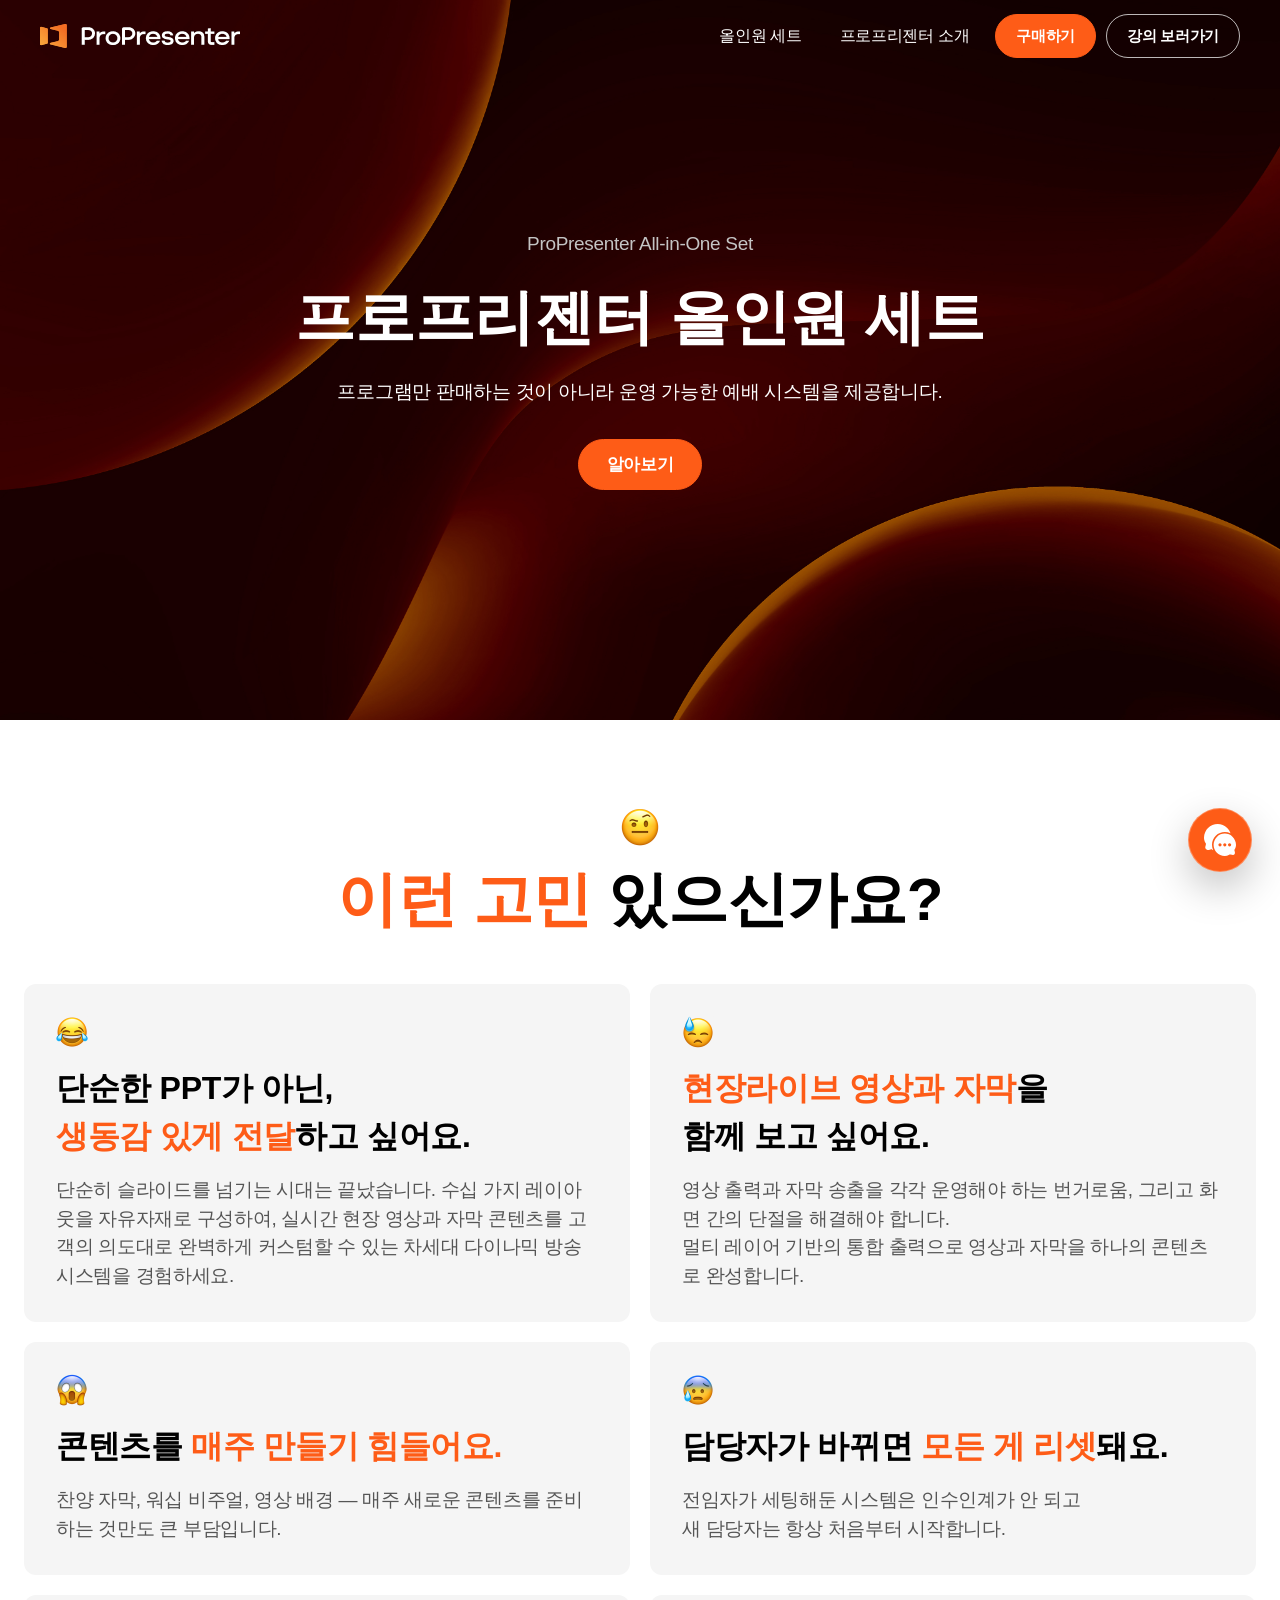
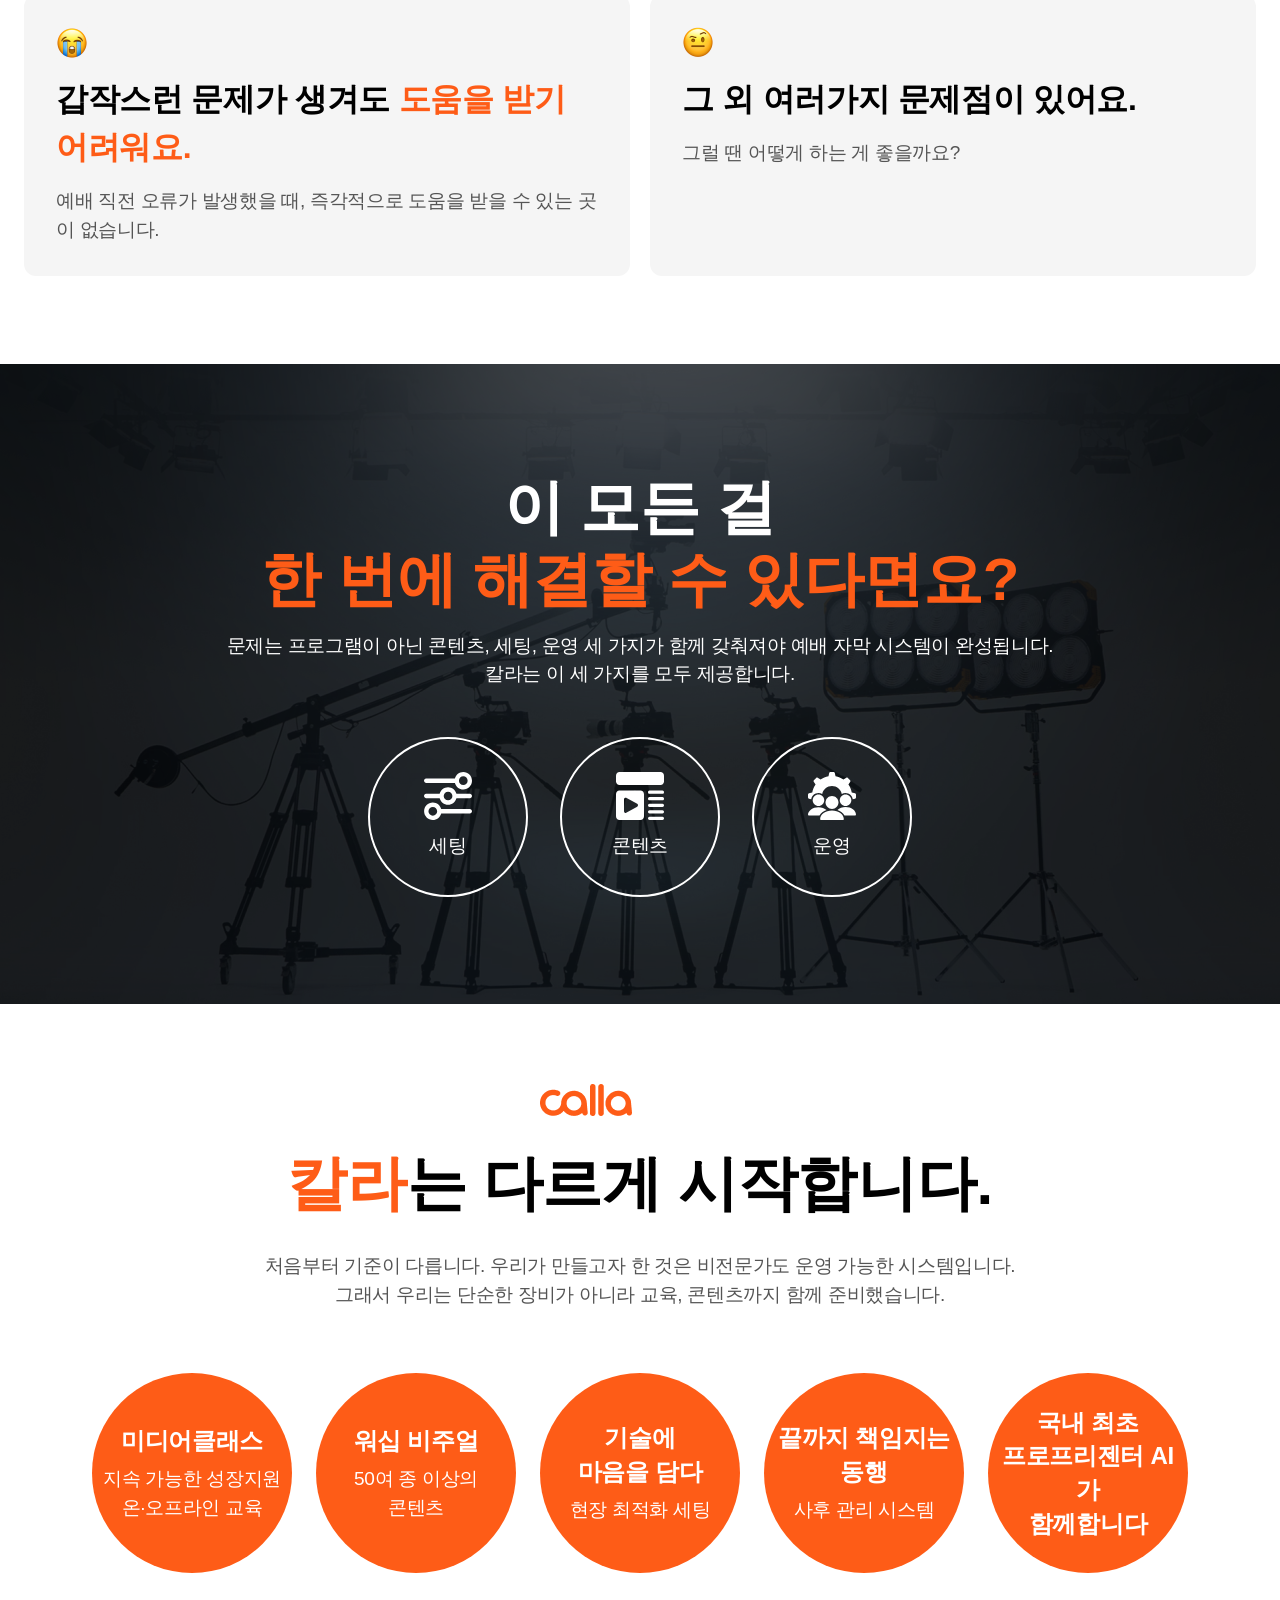
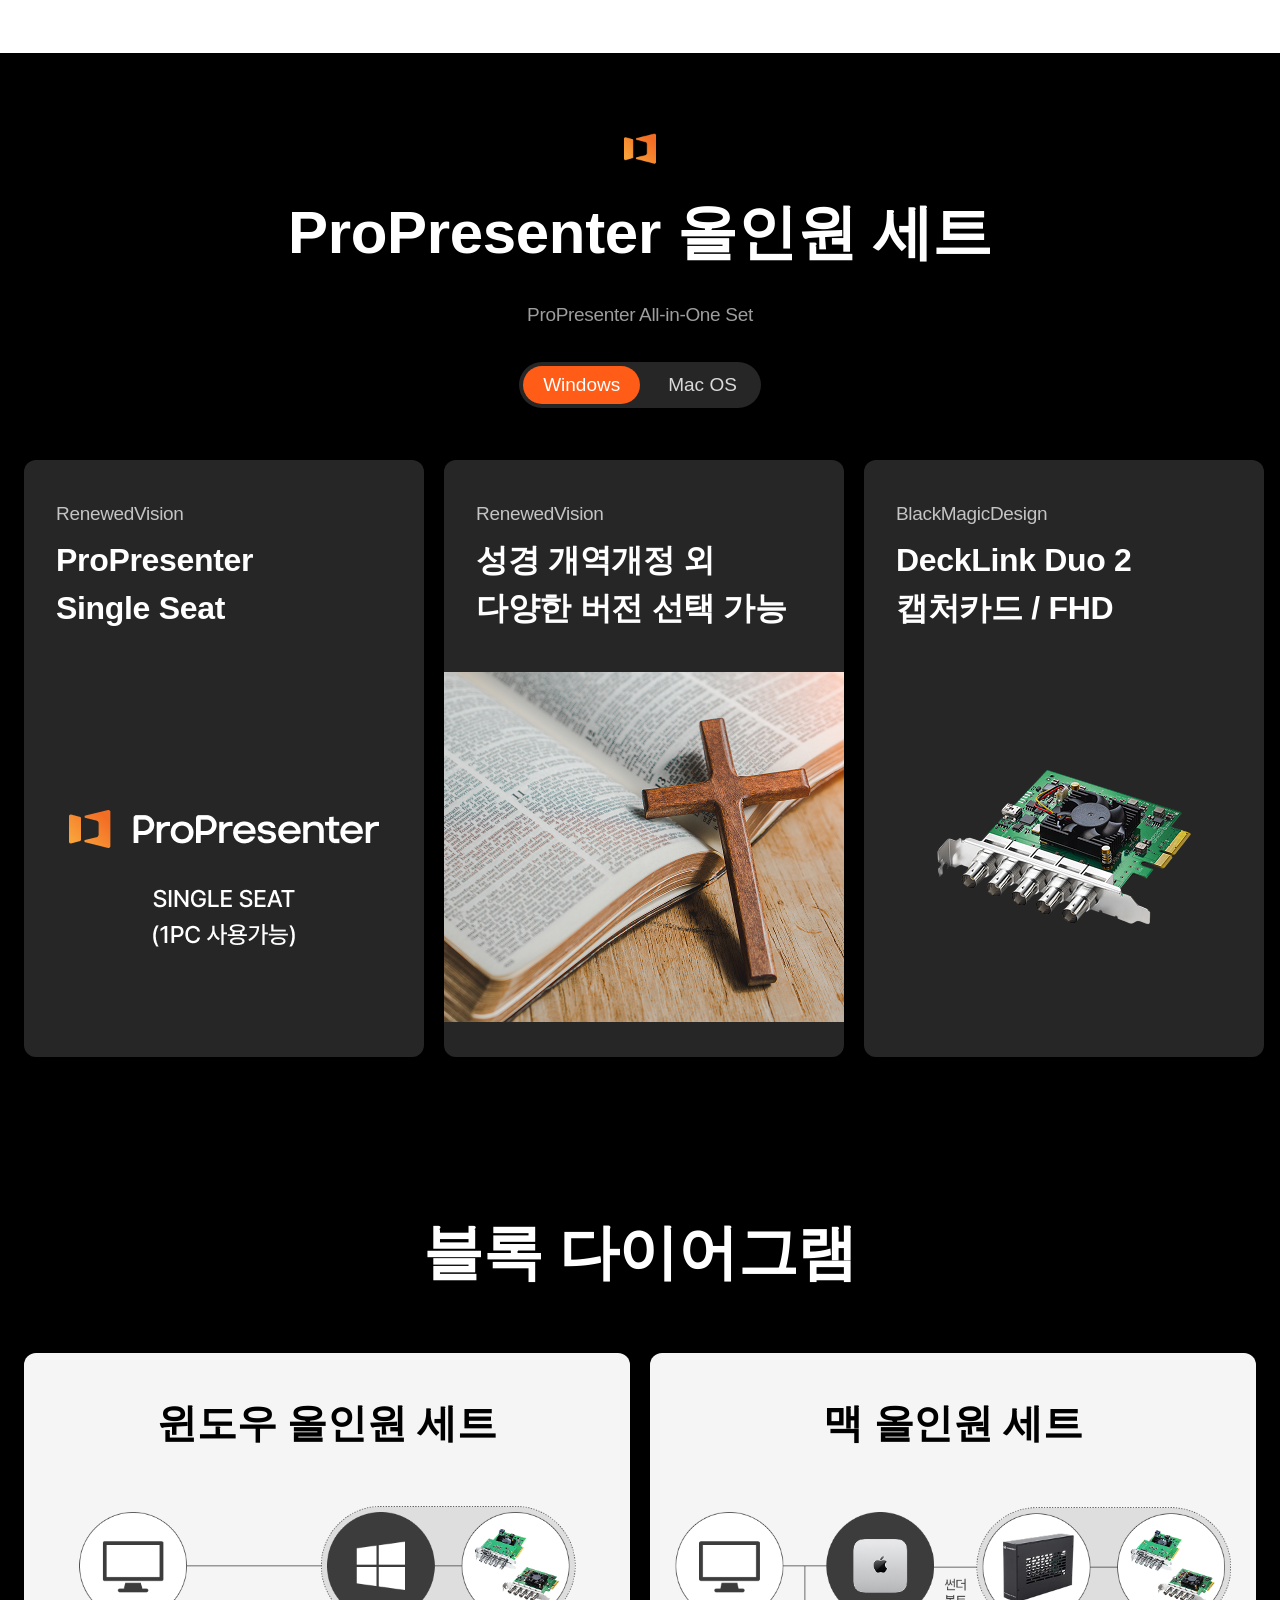
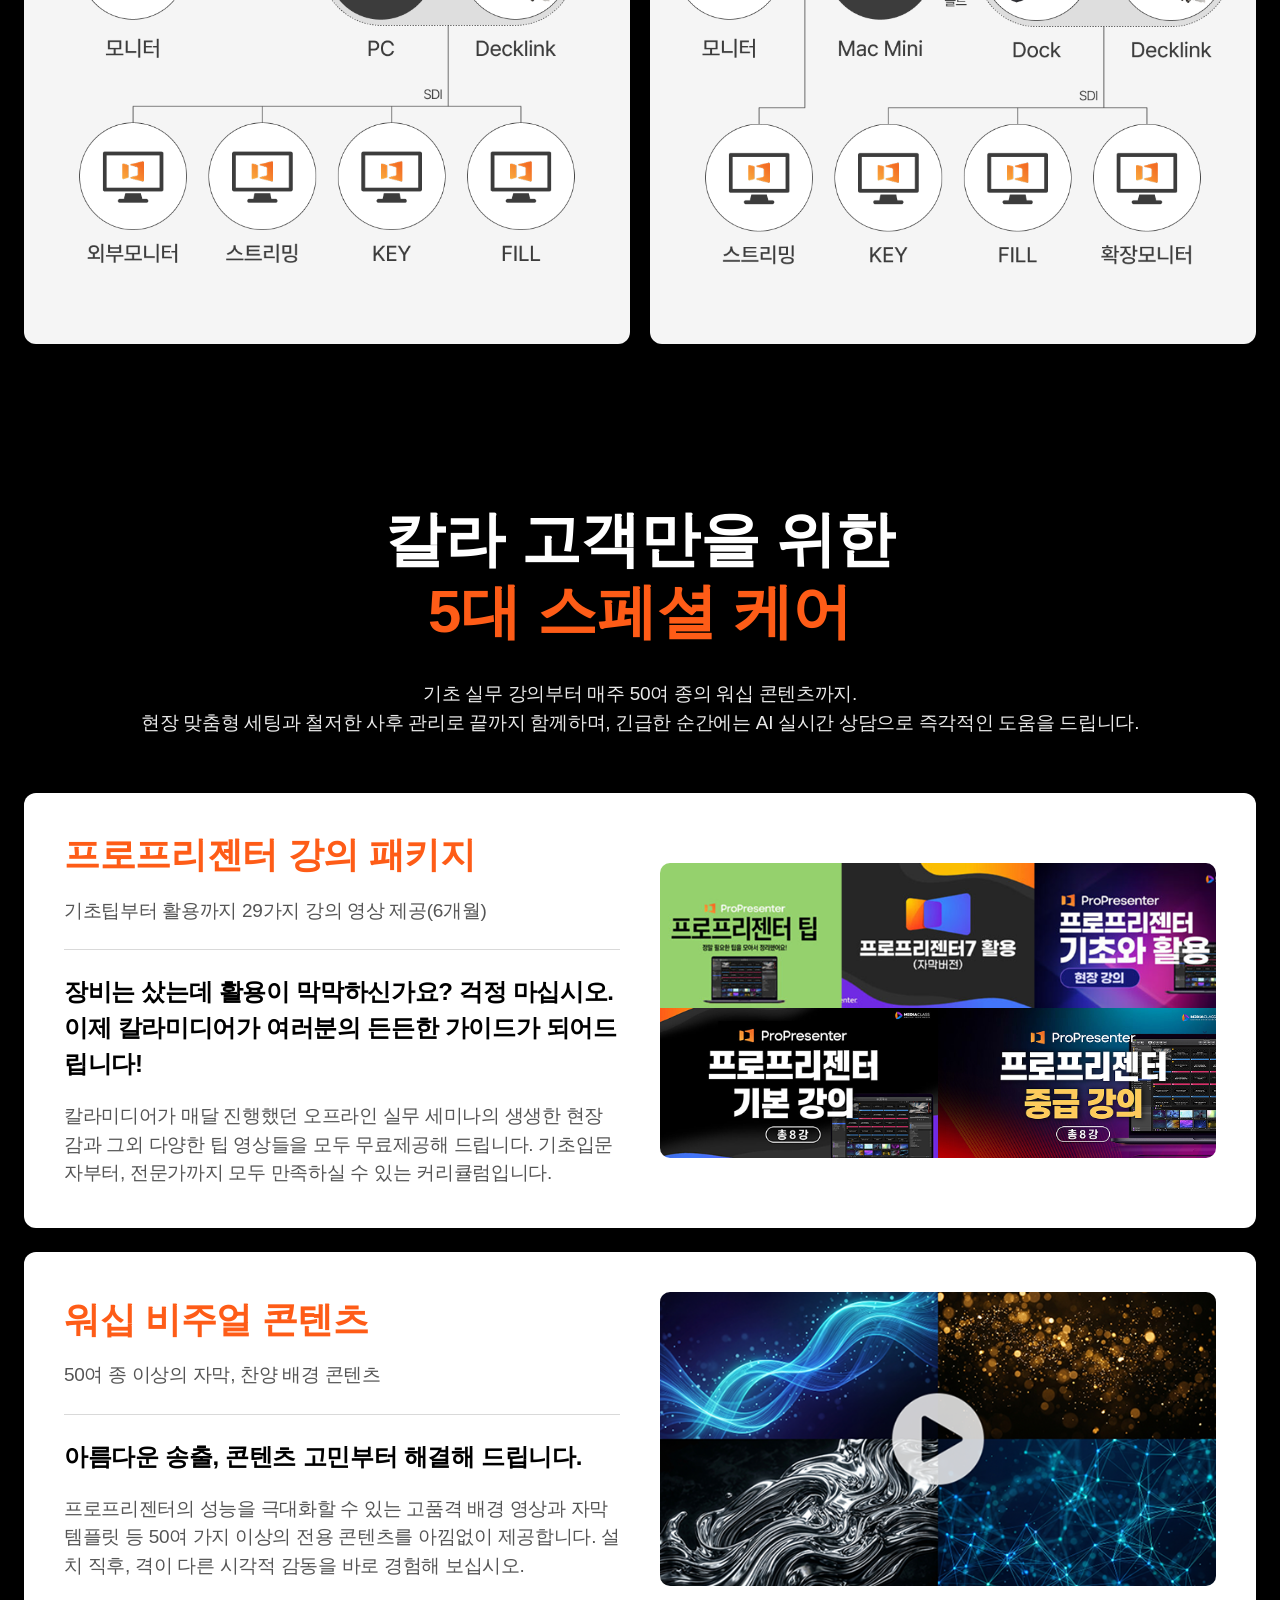
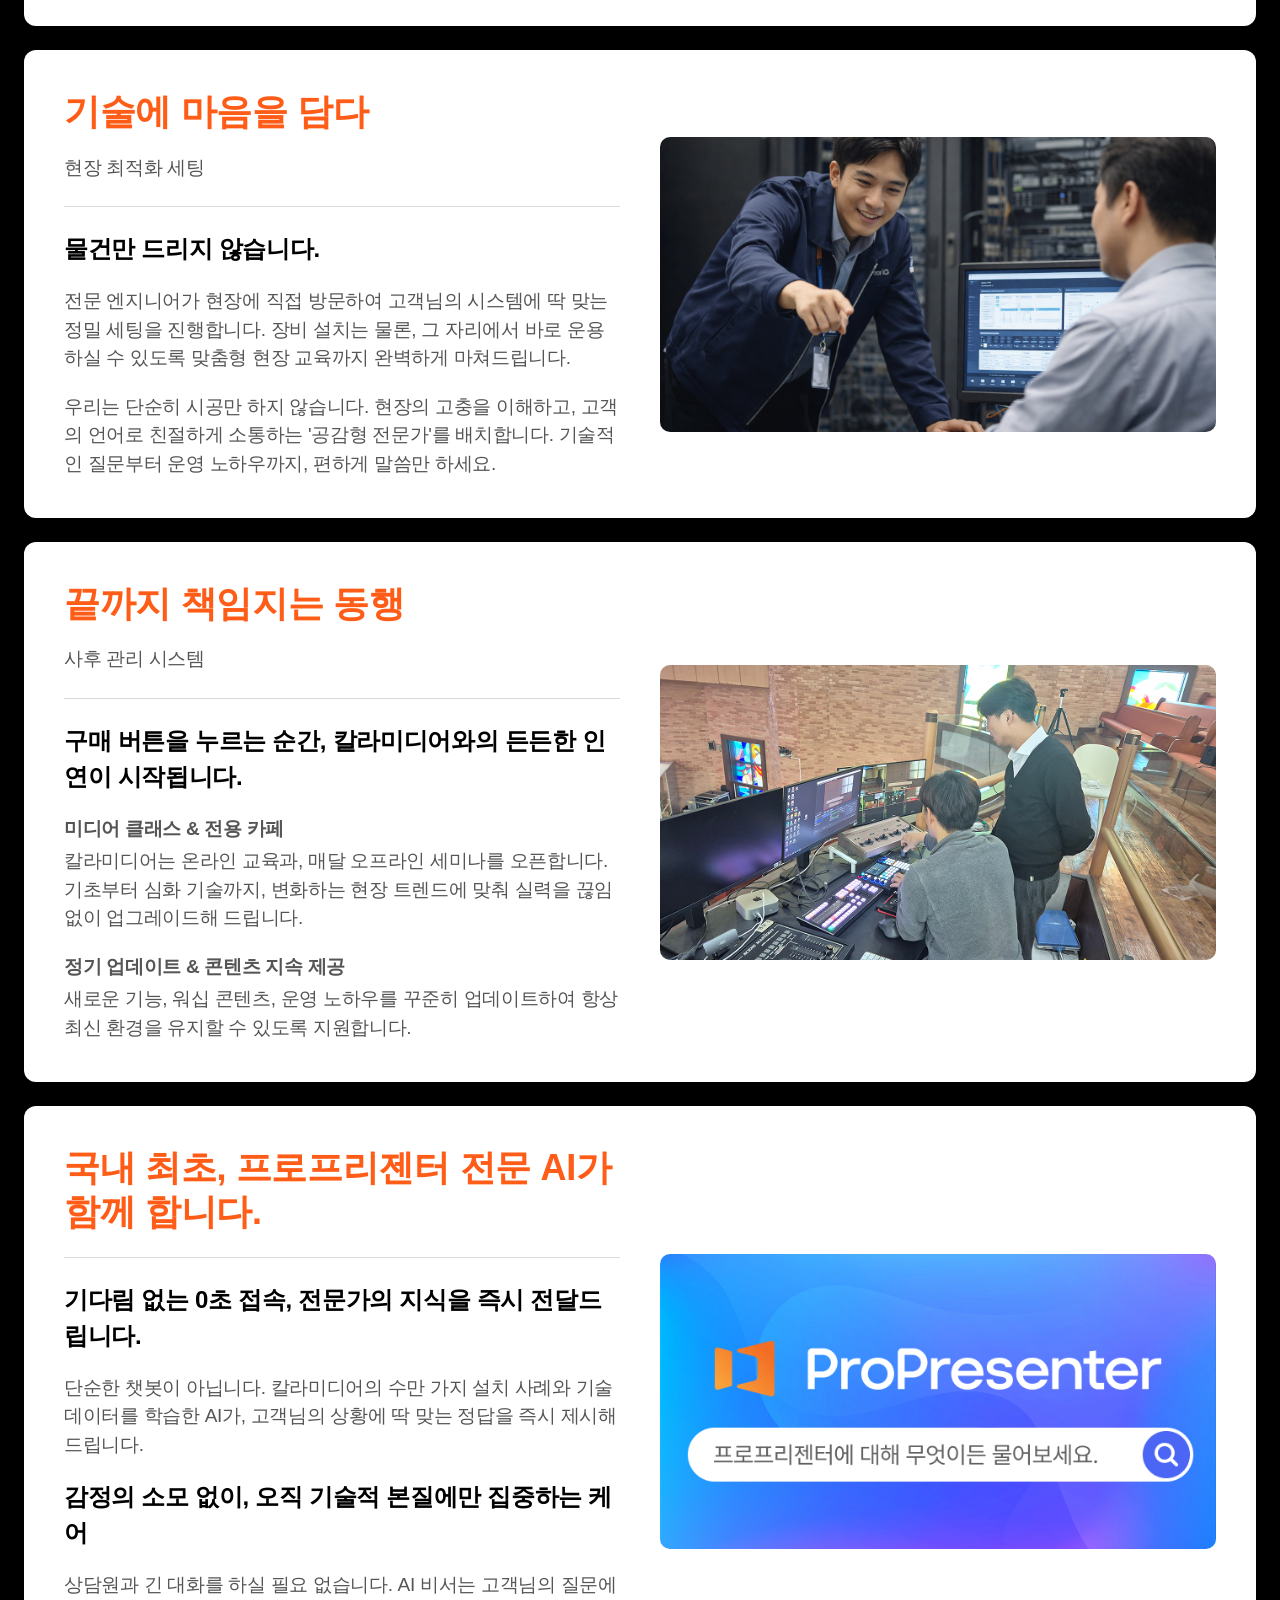
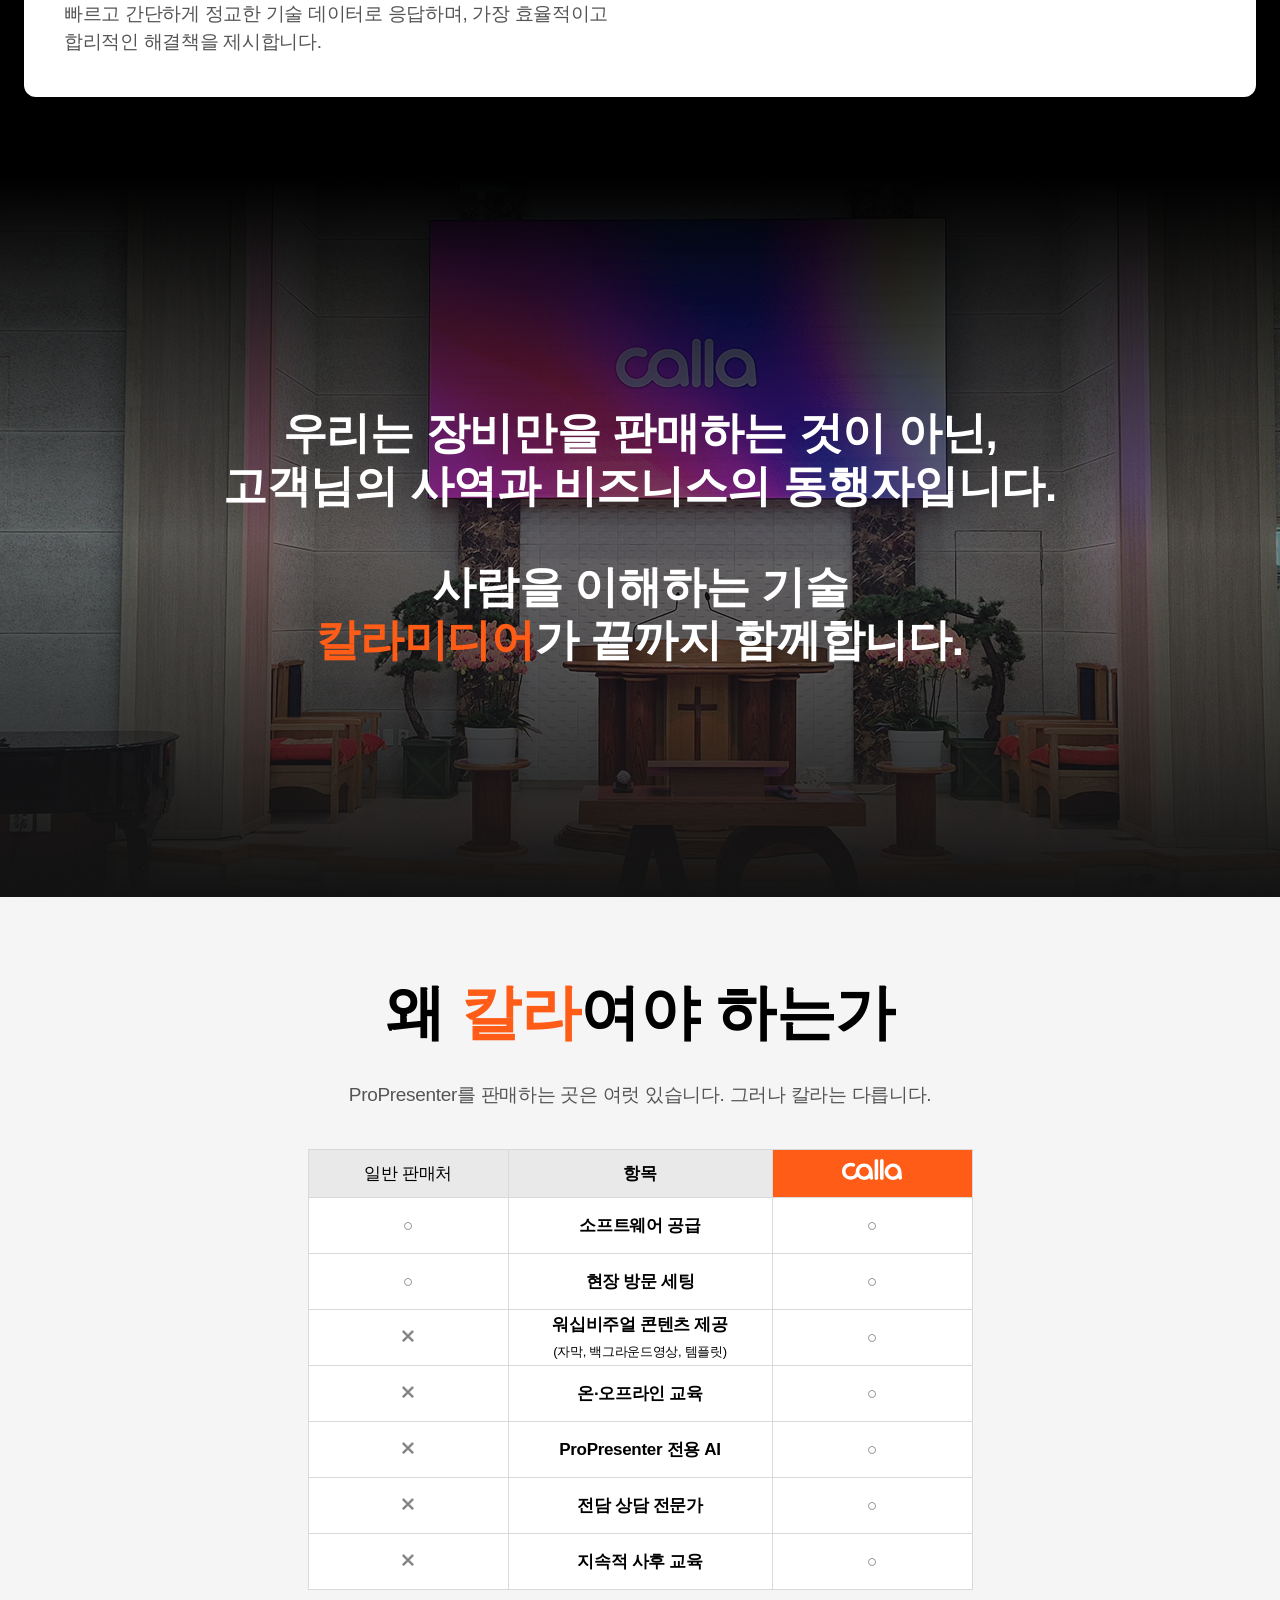
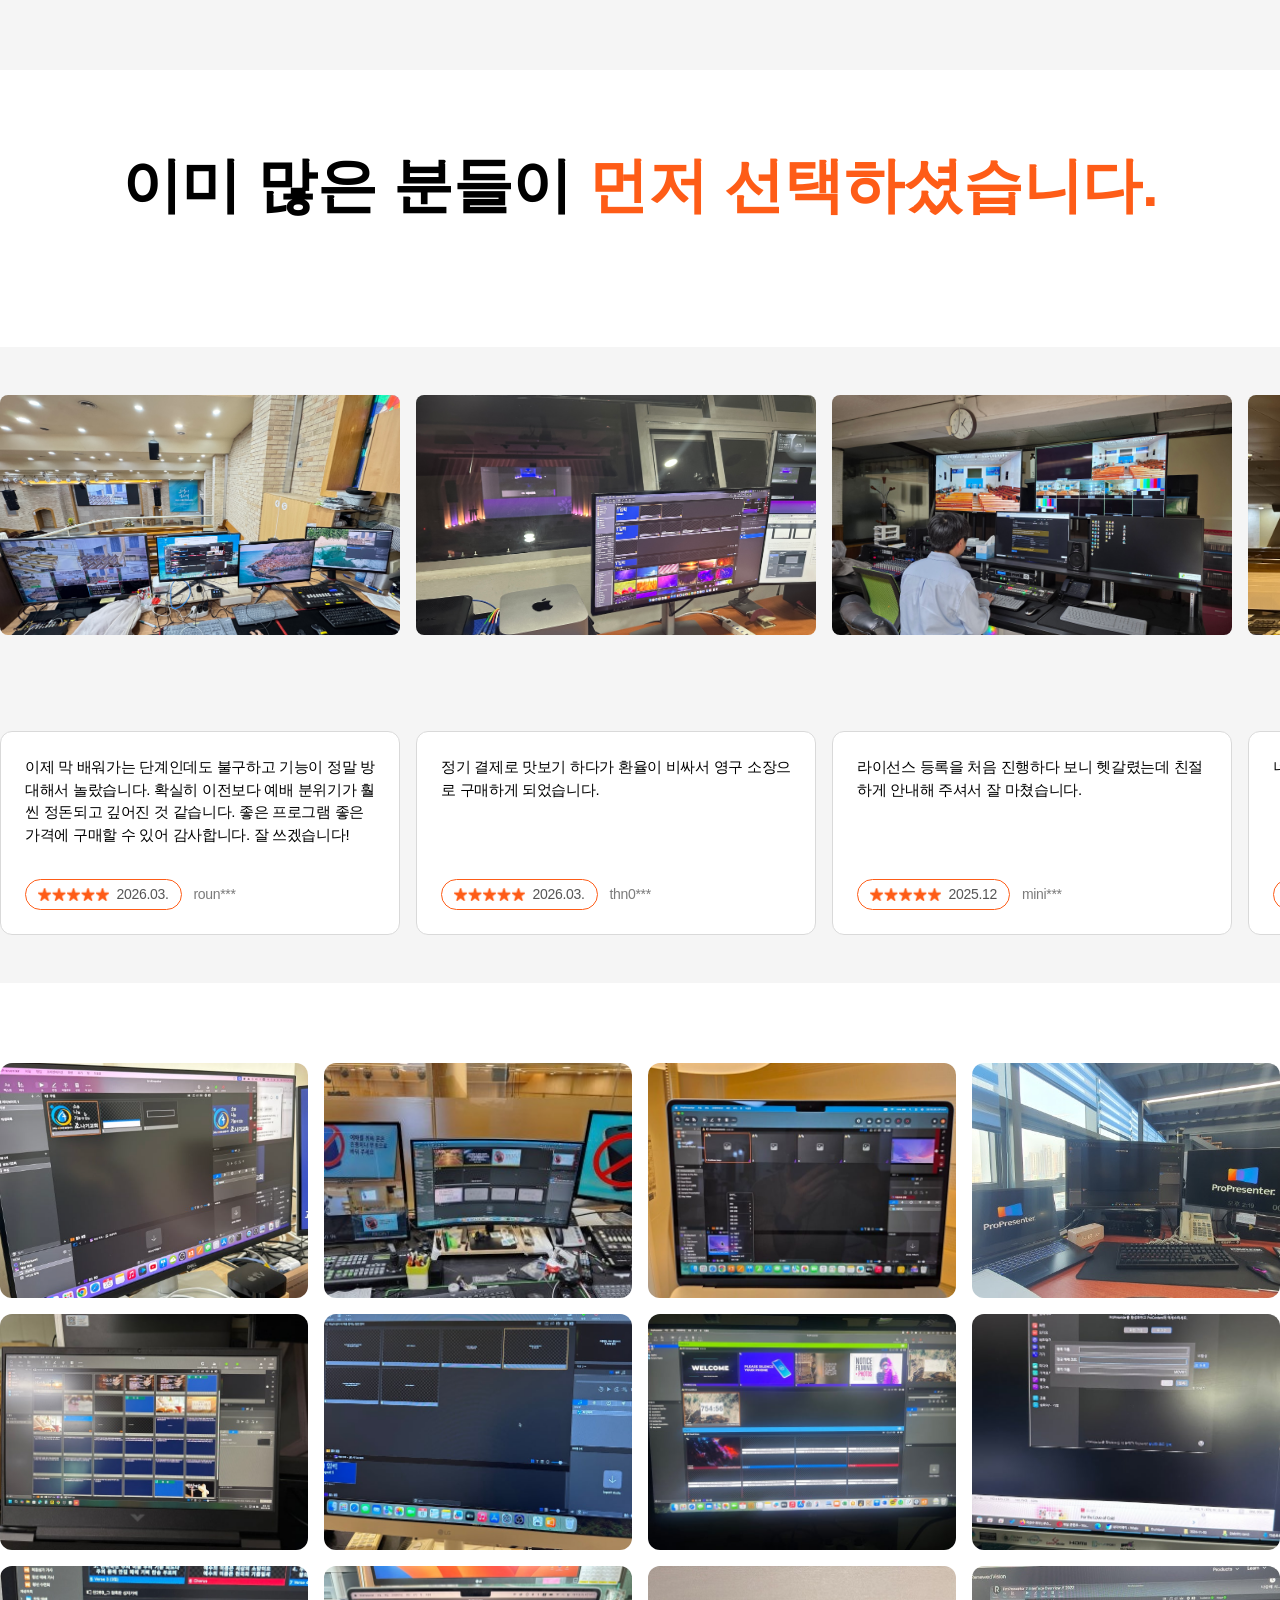
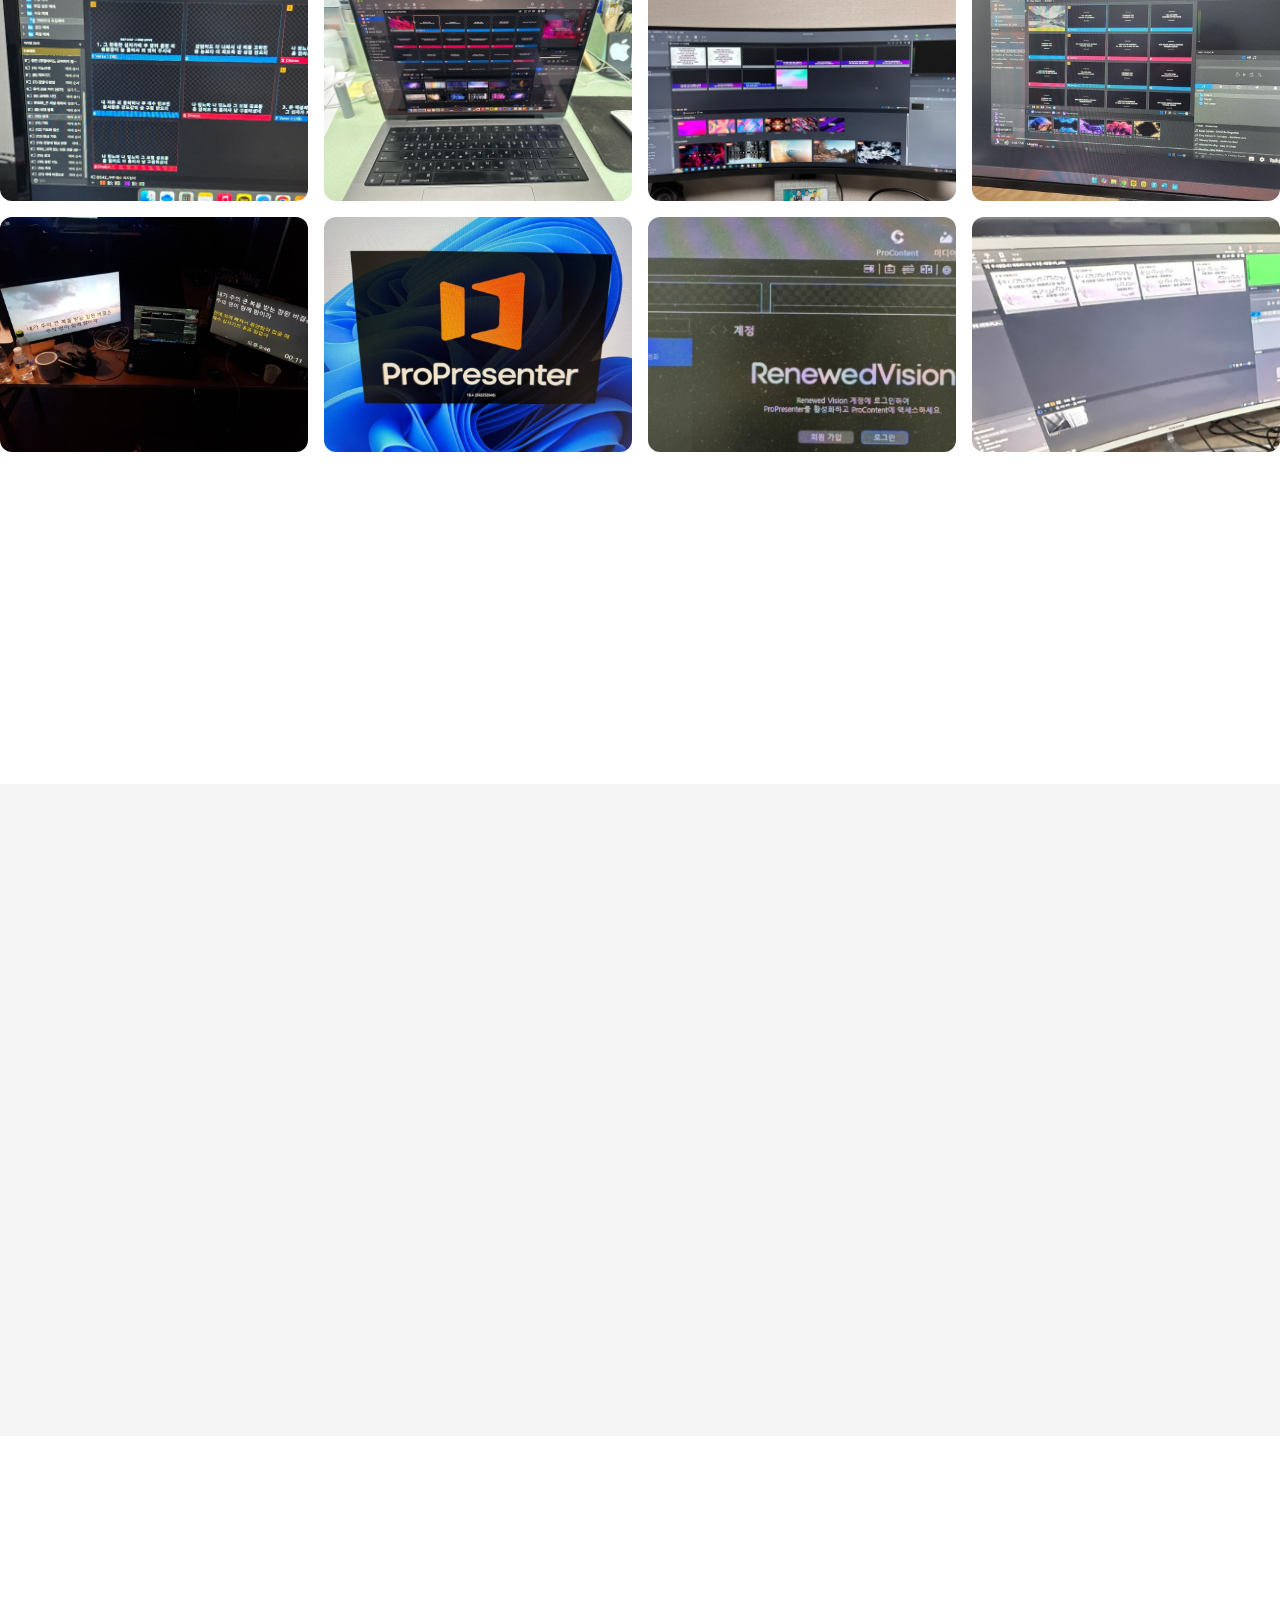
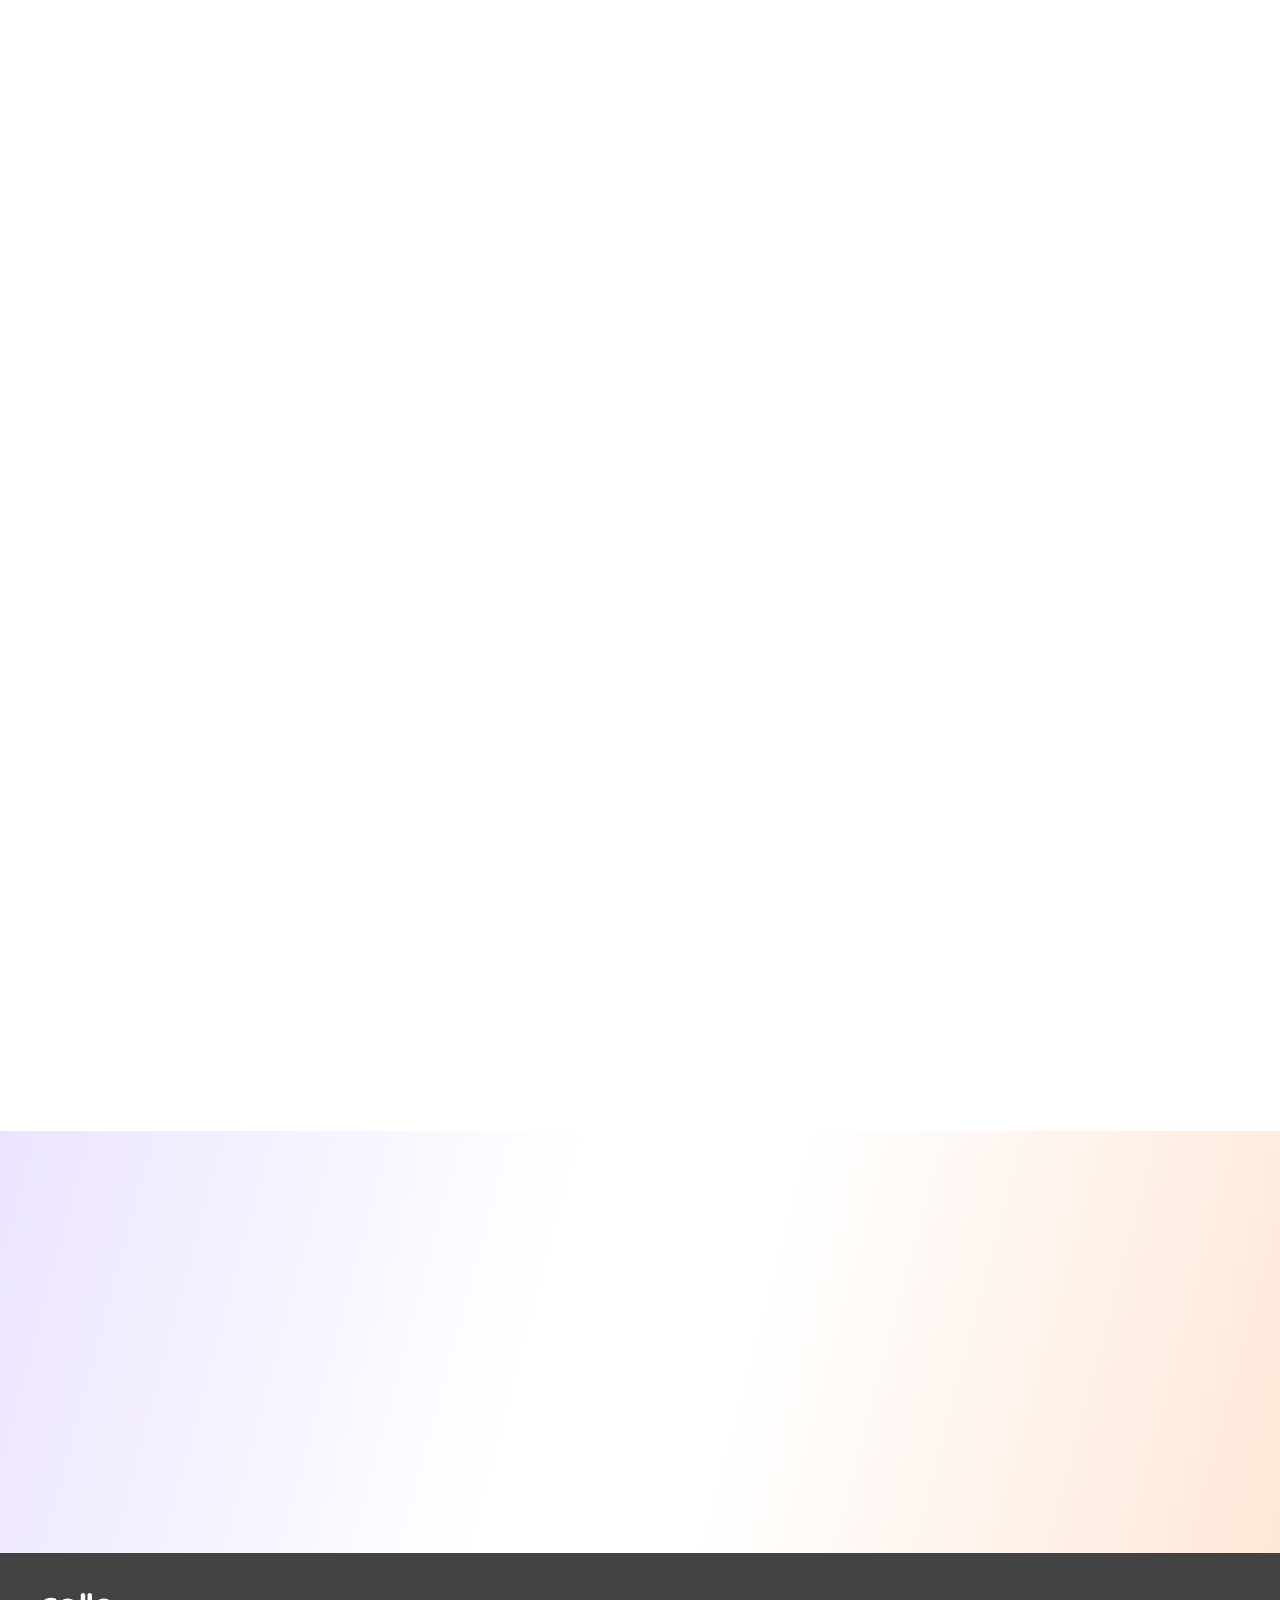
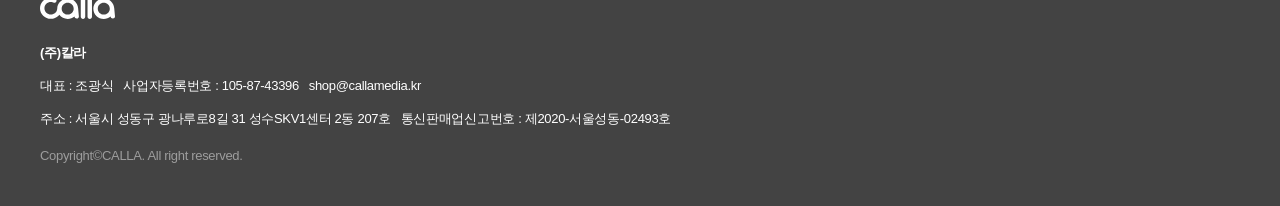
==== index.html @ b841f60f "Add files via upload" ====
<!DOCTYPE html>
<html lang="ko">
<head>
  <meta charset="UTF-8" />
  <meta name="viewport" content="width=device-width, initial-scale=1.0" />
  <title>ProPresenter 올인원 세트 | 칼라미디어</title>
  <link rel="preconnect" href="https://cdn.jsdelivr.net" />
  <link rel="stylesheet" href="https://cdn.jsdelivr.net/gh/orioncactus/pretendard@v1.3.9/dist/web/static/pretendard.css" />
  <link rel="stylesheet" href="css/style.css" />
</head>
<body>

  <!-- GNB -->
  <header class="gnb gnb--over-hero">
    <div class="gnb__inner">
      <a class="gnb__logo" href="#" aria-label="calla 홈">
        <span class="calla-logo calla-logo--white" role="img" aria-label="calla">
          <img src="./assets/pp-logo.png" alt="" class="gnb__logo-img gnb__logo-img--dark pp-logo">
          <img src="./assets/propresenter-ico-white.png" alt="" class="gnb__logo-img gnb__logo-img--light">
        </span>
      </a>
      <nav class="gnb__nav">
        <a class="gnb__link" href="#set-section">올인원 세트</a>
        <a class="gnb__link" href="propresenter-intro.html">프로프리젠터 소개</a>
        <a class="gnb__btn gnb__btn--primary" href="https://www.callamedia.kr/goods/goods_list.php?brandCd=004" target="_blank" rel="noopener noreferrer">구매하기</a>
        <a class="gnb__btn gnb__btn--ghost" href="https://mediaclass.net/online-vod/" target="_blank" rel="noopener noreferrer">강의 보러가기</a>
      </nav>
    </div>
  </header>

  <!-- 1. HERO -->
  <section class="hero">
    <div class="hero__bg"></div>
    <div class="container hero__inner">
      <div class="hero__text reveal">
        <p class="hero__eyebrow">ProPresenter All-in-One Set</p>
        <h1 class="hero__title"><strong>프로프리젠터</strong> 올인원 세트</h1>
        <p class="hero__desc">프로그램만 판매하는 것이 아니라 운영 가능한 예배 시스템을 제공합니다.</p>
      </div>
      <a class="btn-pill reveal" href="#set-section">알아보기</a>
    </div>
  </section>

  <!-- 2. TROUBLE -->
  <section class="trouble">
    <div class="container">
      <header class="trouble__title reveal">
        <img class="trouble__icon" src="assets/sad-0.png" alt="" />
        <h2 class="section-title"><span class="o">이런 고민</span> 있으신가요?</h2>
      </header>
      <div class="trouble__grid">
        <article class="trouble-card reveal">
          <img class="card-icon" src="assets/sad-1.png" alt="" />
          <h3 class="trouble-card__h">단순한 PPT가 아닌,<br /><span class="o">생동감 있게 전달</span>하고 싶어요.</h3>
          <p class="trouble-card__p">단순히 슬라이드를 넘기는 시대는 끝났습니다. 수십 가지 레이아웃을 자유자재로 구성하여, 실시간 현장 영상과 자막 콘텐츠를 고객의 의도대로 완벽하게 커스텀할 수 있는 차세대 다이나믹 방송 시스템을 경험하세요.</p>
        </article>
        <article class="trouble-card reveal">
          <img class="card-icon" src="assets/sad-2.png" alt="" />
          <h3 class="trouble-card__h"><span class="o">현장라이브 영상과 자막</span>을<br />함께 보고 싶어요.</h3>
          <p class="trouble-card__p">영상 출력과 자막 송출을 각각 운영해야 하는 번거로움, 그리고 화면 간의 단절을 해결해야 합니다.<br />멀티 레이어 기반의 통합 출력으로 영상과 자막을 하나의 콘텐츠로 완성합니다.</p>
        </article>
        <article class="trouble-card reveal">
          <img class="card-icon" src="assets/sad-3.png" alt="" />
          <h3 class="trouble-card__h">콘텐츠를 <span class="o">매주 만들기 힘들어요.</span></h3>
          <p class="trouble-card__p">찬양 자막, 워십 비주얼, 영상 배경 — 매주 새로운 콘텐츠를 준비하는 것만도 큰 부담입니다.</p>
        </article>
        <article class="trouble-card reveal">
          <img class="card-icon" src="assets/sad-4.png" alt="" />
          <h3 class="trouble-card__h">담당자가 바뀌면 <span class="o">모든 게 리셋</span>돼요.</h3>
          <p class="trouble-card__p">전임자가 세팅해둔 시스템은 인수인계가 안 되고<br />새 담당자는 항상 처음부터 시작합니다.</p>
        </article>
        <article class="trouble-card reveal">
          <img class="card-icon" src="assets/sad-5.png" alt="" />
          <h3 class="trouble-card__h">갑작스런 문제가 생겨도 <span class="o">도움을 받기 어려워요.</span></h3>
          <p class="trouble-card__p">예배 직전 오류가 발생했을 때, 즉각적으로 도움을 받을 수 있는 곳이 없습니다.</p>
        </article>
        <article class="trouble-card reveal">
          <img class="card-icon" src="assets/sad-6.png" alt="" />
          <h3 class="trouble-card__h">그 외 여러가지 문제점이 있어요.</h3>
          <p class="trouble-card__p">그럴 땐 어떻게 하는 게 좋을까요?</p>
        </article>
      </div>
    </div>
  </section>

  <!-- 3. TROUBLESHOOT -->
  <section class="troubleshoot">
    <div class="troubleshoot__bg"></div>
    <div class="container troubleshoot__inner">
      <header class="troubleshoot__title reveal">
        <h2 class="section-title">이 모든 걸<br /><span class="o">한 번에 해결할 수 있다면요?</span></h2>
        <p class="troubleshoot__desc">문제는 프로그램이 아닌 콘텐츠, 세팅, 운영 세 가지가 함께 갖춰져야 예배 자막 시스템이 완성됩니다.<br />칼라는 이 세 가지를 모두 제공합니다.</p>
      </header>
      <div class="solution-icons">
        <div class="solution-icon reveal"><img src="assets/ico-setting.svg" alt="" /><span>세팅</span></div>
        <div class="solution-icon reveal"><img src="assets/ico-content.svg" alt="" /><span>콘텐츠</span></div>
        <div class="solution-icon reveal"><img src="assets/ico-operation.svg" alt="" /><span>운영</span></div>
      </div>
    </div>
  </section>

  <!-- 4. CALLA DIFFERENT -->
  <section class="calla-different">
    <div class="container">
      <header class="calla-different__title reveal">
        <span class="calla-logo calla-logo--brand" role="img" aria-label="calla"><img src="./assets/calla-orange.png" alt="" /></span>
        <h2 class="section-title"><span class="o">칼라</span>는 다르게 시작합니다.</h2>
        <p class="muted-desc">처음부터 기준이 다릅니다. 우리가 만들고자 한 것은 비전문가도 운영 가능한 시스템입니다.<br />그래서 우리는 단순한 장비가 아니라 교육, 콘텐츠까지 함께 준비했습니다.</p>
      </header>
      <div class="benefit-row">
        <div class="benefit reveal"><strong>미디어클래스</strong><span>지속 가능한 성장지원<br />온·오프라인 교육</span></div>
        <div class="benefit reveal"><strong>워십 비주얼</strong><span>50여 종 이상의<br />콘텐츠</span></div>
        <div class="benefit reveal"><strong>기술에<br />마음을 담다</strong><span>현장 최적화 세팅</span></div>
        <div class="benefit reveal"><strong>끝까지 책임지는<br />동행</strong><span>사후 관리 시스템</span></div>
        <div class="benefit reveal"><strong>국내 최초<br />프로프리젠터 AI가<br />함께합니다</strong></div>
      </div>
    </div>
  </section>

  <!-- 5. SET / PRODUCTS -->
  <section class="set-section" id="set-section">
    <div class="container">
      <header class="set-section__title reveal">
        <img class="set-section__ico" src="assets/propresenter-ico.png" alt="" />
        <h2 class="section-title light">ProPresenter 올인원 세트</h2>
        <p class="muted-desc light">ProPresenter All-in-One Set</p>
      </header>
      <div class="toggle-btn reveal" role="tablist">
        <button class="toggle-label is-active" type="button" role="tab" data-products-os="win">Windows</button>
        <button class="toggle-label" type="button" role="tab" data-products-os="mac">Mac OS</button>
      </div>
    </div>
    <div class="product-slide">
      <div class="product-viewport">
        <div class="product-track">
          <article class="product-card">
            <div class="product-card__text"><p class="product-card__brand">RenewedVision</p><h3 class="product-card__name">ProPresenter<br />Single Seat</h3></div>
            <div class="product-card__img"><img src="assets/product-1.png" alt="ProPresenter Single Seat" /></div>
          </article>
          <article class="product-card">
            <div class="product-card__text"><p class="product-card__brand">RenewedVision</p><h3 class="product-card__name">성경 개역개정 외<br />다양한 버전 선택 가능</h3></div>
            <div class="product-card__img"><img src="assets/product-2.png" alt="성경 콘텐츠" /></div>
          </article>
          <article class="product-card">
            <div class="product-card__text"><p class="product-card__brand">BlackMagicDesign</p><h3 class="product-card__name">DeckLink Duo 2<br />캡처카드 / FHD</h3></div>
            <div class="product-card__img"><img src="assets/product-3.png" alt="DeckLink Duo 2" /></div>
          </article>
          <article class="product-card">
            <div class="product-card__text"><p class="product-card__brand">Key, Fill 출력용</p><h3 class="product-card__name">BNC 4C 5m<br />부츠 포함 2개</h3></div>
            <div class="product-card__img"><img src="assets/product-4.png" alt="BNC 케이블" /></div>
          </article>
          <article class="product-card product-card--optional">
            <div class="product-card__text"><span class="product-card__badge">변경 가능 상품</span><p class="product-card__brand">RenewedVision</p><h3 class="product-card__name">ProPresenter<br />Campus Seat</h3></div>
            <div class="product-card__img"><img src="assets/product-5.png" alt="ProPresenter Campus Seat" /></div>
          </article>
          <article class="product-card product-card--optional">
            <div class="product-card__text"><span class="product-card__badge">변경 가능 상품</span><p class="product-card__brand">BlackMagicDesign</p><h3 class="product-card__name">DeckLink 8K Pro G2<br />캡쳐카드 / 4K</h3></div>
            <div class="product-card__img"><img src="assets/product-6.png" alt="DeckLink 8K Pro G2" /></div>
          </article>
          <article class="product-card product-card--mac">
            <div class="product-card__text"><p class="product-card__brand">MacOS 전용</p><h3 class="product-card__name">DOCK / PCIe 외장 박스<br />확장 도킹스테이션</h3></div>
            <div class="product-card__img"><img src="assets/product-dock.png" alt="DOCK PCIe 외장 박스 확장 도킹스테이션" /></div>
          </article>
          <article class="product-card product-card--mac">
            <div class="product-card__text"><p class="product-card__brand">MacOS 전용</p><h3 class="product-card__name">Thunderbolt 4 1m<br />맥 인터페이스 연결용</h3></div>
            <div class="product-card__img"><img src="assets/product-thunderbolt.png" alt="Thunderbolt 4 1m 맥 인터페이스 연결용" /></div>
          </article>
        </div>
      </div>
    </div>
  </section>

  <!-- 6. DIAGRAM -->
  <section class="diagram-section">
    <div class="container">
      <h2 class="section-title light reveal">블록 다이어그램</h2>
      <div class="diagram-grid">
        <div class="diagram-card reveal">
          <h3 class="diagram-card__h">윈도우 올인원 세트</h3>
          <img src="assets/diagram-win.png" alt="윈도우 올인원 세트 블록 다이어그램" />
        </div>
        <div class="diagram-card reveal">
          <h3 class="diagram-card__h">맥 올인원 세트</h3>
          <img src="assets/diagram-mac.png" alt="맥 올인원 세트 블록 다이어그램" />
        </div>
      </div>
    </div>
  </section>

  <!-- 7. SPECIAL CARE -->
  <section class="special-care">
    <div class="container">
      <header class="special-care__title reveal">
        <h2 class="section-title light">칼라 고객만을 위한<br /><span class="o">5대 스페셜 케어</span></h2>
        <p class="muted-desc light2">기초 실무 강의부터 매주 50여 종의 워십 콘텐츠까지.<br />현장 맞춤형 세팅과 철저한 사후 관리로 끝까지 함께하며, 긴급한 순간에는 AI 실시간 상담으로 즉각적인 도움을 드립니다.</p>
      </header>
      <div class="care-list">
        <article class="care-card reveal">
          <div class="care-card__text">
            <div class="care-card__head">
              <h3 class="care-card__title">프로프리젠터 강의 패키지</h3>
              <p class="care-card__sub">기초팁부터 활용까지 29가지 강의 영상 제공(6개월)</p>
            </div>
            <hr class="care-card__line" />
            <div class="care-card__body">
              <p class="care-card__lead">장비는 샀는데 활용이 막막하신가요? 걱정 마십시오. 이제 칼라미디어가 여러분의 든든한 가이드가 되어드립니다!</p>
              <p class="care-card__desc">칼라미디어가 매달 진행했던 오프라인 실무 세미나의 생생한 현장감과 그외 다양한 팁 영상들을 모두 무료제공해 드립니다. 기초입문자부터, 전문가까지 모두 만족하실 수 있는 커리큘럼입니다.</p>
            </div>
          </div>
          <div class="care-card__img"><img src="assets/care-1.png" alt="강의 패키지" /></div>
        </article>
        <article class="care-card reveal">
          <div class="care-card__text">
            <div class="care-card__head">
              <h3 class="care-card__title">워십 비주얼 콘텐츠</h3>
              <p class="care-card__sub">50여 종 이상의 자막, 찬양 배경 콘텐츠</p>
            </div>
            <hr class="care-card__line" />
            <div class="care-card__body">
              <p class="care-card__lead">아름다운 송출, 콘텐츠 고민부터 해결해 드립니다.</p>
              <p class="care-card__desc">프로프리젠터의 성능을 극대화할 수 있는 고품격 배경 영상과 자막 템플릿 등 50여 가지 이상의 전용 콘텐츠를 아낌없이 제공합니다. 설치 직후, 격이 다른 시각적 감동을 바로 경험해 보십시오.</p>
            </div>
          </div>
          <div class="care-card__img"><img src="assets/care-2.png" alt="워십 비주얼 콘텐츠" /></div>
        </article>
        <article class="care-card reveal">
          <div class="care-card__text">
            <div class="care-card__head">
              <h3 class="care-card__title">기술에 마음을 담다</h3>
              <p class="care-card__sub">현장 최적화 세팅</p>
            </div>
            <hr class="care-card__line" />
            <div class="care-card__body">
              <p class="care-card__lead">물건만 드리지 않습니다.</p>
              <p class="care-card__desc">전문 엔지니어가 현장에 직접 방문하여 고객님의 시스템에 딱 맞는 정밀 세팅을 진행합니다. 장비 설치는 물론, 그 자리에서 바로 운용하실 수 있도록 맞춤형 현장 교육까지 완벽하게 마쳐드립니다.</p>
              <p class="care-card__desc">우리는 단순히 시공만 하지 않습니다. 현장의 고충을 이해하고, 고객의 언어로 친절하게 소통하는 '공감형 전문가'를 배치합니다. 기술적인 질문부터 운영 노하우까지, 편하게 말씀만 하세요.</p>
            </div>
          </div>
          <div class="care-card__img"><img src="assets/care-3.png" alt="현장 최적화 세팅" /></div>
        </article>
        <article class="care-card reveal">
          <div class="care-card__text">
            <div class="care-card__head">
              <h3 class="care-card__title">끝까지 책임지는 동행</h3>
              <p class="care-card__sub">사후 관리 시스템</p>
            </div>
            <hr class="care-card__line" />
            <div class="care-card__body">
              <p class="care-card__lead">구매 버튼을 누르는 순간, 칼라미디어와의 든든한 인연이 시작됩니다.</p>
              <div class="care-card__subblock">
                <p class="care-card__subhead">미디어 클래스 &amp; 전용 카페</p>
                <p class="care-card__desc">칼라미디어는 온라인 교육과, 매달 오프라인 세미나를 오픈합니다. 기초부터 심화 기술까지, 변화하는 현장 트렌드에 맞춰 실력을 끊임없이 업그레이드해 드립니다.</p>
              </div>
              <div class="care-card__subblock">
                <p class="care-card__subhead">정기 업데이트 &amp; 콘텐츠 지속 제공</p>
                <p class="care-card__desc">새로운 기능, 워십 콘텐츠, 운영 노하우를 꾸준히 업데이트하여 항상 최신 환경을 유지할 수 있도록 지원합니다.</p>
              </div>
            </div>
          </div>
          <div class="care-card__img"><img src="assets/care-4.png" alt="사후 관리 시스템" /></div>
        </article>
        <article class="care-card reveal">
          <div class="care-card__text">
            <div class="care-card__head">
              <h3 class="care-card__title">국내 최초, 프로프리젠터 전문 AI가 함께 합니다.</h3>
            </div>
            <hr class="care-card__line" />
            <div class="care-card__body">
              <p class="care-card__lead">기다림 없는 0초 접속, 전문가의 지식을 즉시 전달드립니다.</p>
              <p class="care-card__desc">단순한 챗봇이 아닙니다. 칼라미디어의 수만 가지 설치 사례와 기술 데이터를 학습한 AI가, 고객님의 상황에 딱 맞는 정답을 즉시 제시해 드립니다.</p>
              <p class="care-card__lead">감정의 소모 없이, 오직 기술적 본질에만 집중하는 케어</p>
              <p class="care-card__desc">상담원과 긴 대화를 하실 필요 없습니다. AI 비서는 고객님의 질문에 빠르고 간단하게 정교한 기술 데이터로 응답하며, 가장 효율적이고 합리적인 해결책을 제시합니다.</p>
            </div>
          </div>
          <div class="care-card__img"><img src="assets/care-5.png" alt="ProPresenter 전용 AI" /></div>
        </article>
      </div>
    </div>
  </section>

  <!-- 8. WITH CALLA -->
  <section class="with-calla">
    <div class="with-calla__bg"></div>
    <div class="container with-calla__inner">
      <p class="with-calla__text reveal">우리는 장비만을 판매하는 것이 아닌,<br /><span class="white">고객님의 사역과 비즈니스의 동행자</span>입니다.</p>
      <p class="with-calla__text reveal">사람을 이해하는 기술<br /><span class="o">칼라미디어</span>가 끝까지 함께합니다.</p>
    </div>
  </section>

  <!-- 9. WHY CALLA -->
  <section class="why-calla">
    <div class="container">
      <header class="why-calla__title reveal">
        <h2 class="section-title">왜 <span class="o">칼라</span>여야 하는가</h2>
        <p class="muted-desc">ProPresenter를 판매하는 곳은 여럿 있습니다. 그러나 칼라는 다릅니다.</p>
      </header>
      <table class="compare-table reveal">
        <thead>
          <tr>
            <th class="ct-mark ct-head">일반 판매처</th>
            <th class="ct-item ct-head">항목</th>
            <th class="ct-mark ct-head ct-head--calla"><span class="calla-logo calla-logo--white" role="img" aria-label="calla">
              <img src="./assets/calla-white.svg" alt="" class="ca-logo">
            </span></th>
          </tr>
        </thead>
        <tbody>
          <tr><td class="ct-mark yes">○</td><td class="ct-item">소프트웨어 공급</td><td class="ct-mark yes">○</td></tr>
          <tr><td class="ct-mark yes">○</td><td class="ct-item">현장 방문 세팅</td><td class="ct-mark yes">○</td></tr>
          <tr><td class="ct-mark no">✕</td><td class="ct-item">워십비주얼 콘텐츠 제공<br /><small>(자막, 백그라운드영상, 템플릿)</small></td><td class="ct-mark yes">○</td></tr>
          <tr><td class="ct-mark no">✕</td><td class="ct-item">온·오프라인 교육</td><td class="ct-mark yes">○</td></tr>
          <tr><td class="ct-mark no">✕</td><td class="ct-item">ProPresenter 전용 AI</td><td class="ct-mark yes">○</td></tr>
          <tr><td class="ct-mark no">✕</td><td class="ct-item">전담 상담 전문가</td><td class="ct-mark yes">○</td></tr>
          <tr><td class="ct-mark no">✕</td><td class="ct-item">지속적 사후 교육</td><td class="ct-mark yes">○</td></tr>
        </tbody>
      </table>
    </div>
  </section>

  <!-- 10. SELECT TITLE -->
  <section class="select-title">
    <div class="container">
      <h2 class="section-title reveal">이미 많은 분들이 <span class="o">먼저 선택하셨습니다.</span></h2>
      <p class="muted-desc reveal">수많은 교회의 예배 현장이 증명합니다. 칼라는 단순한 장비 공급을 넘어, 가장 안정적이고 품격 있는 예배 환경을 설계합니다.</p>
    </div>
  </section>

  <!-- 11. MARQUEE -->
  <section class="marquee" aria-label="고객 후기">
    <div class="marquee__row marquee__row--photos">
      <div class="marquee__track" data-marquee="photos">
        <div class="m-photo"><img src="assets/m-photo-1.jpg" alt="설치 현장" /></div>
        <div class="m-photo"><img src="assets/m-photo-2.jpg" alt="설치 현장" /></div>
        <div class="m-photo"><img src="assets/m-photo-3.jpg" alt="설치 현장" /></div>
        <div class="m-photo"><img src="assets/m-photo-4.jpg" alt="설치 현장" /></div>
        <div class="m-photo"><img src="assets/m-photo-5.png" alt="설치 현장" /></div>
        <div class="m-photo"><img src="assets/m-photo-6.jpg" alt="설치 현장" /></div>
      </div>
    </div>
    <div class="marquee__row marquee__row--reviews">
      <div class="marquee__track" data-marquee="reviews">
        <article class="reviewbox">
          <p class="reviewbox__text">이제 막 배워가는 단계인데도 불구하고 기능이 정말 방대해서 놀랐습니다. 확실히 이전보다 예배 분위기가 훨씬 정돈되고 깊어진 것 같습니다. 좋은 프로그램 좋은 가격에 구매할 수 있어 감사합니다. 잘 쓰겠습니다!</p>
          <div class="reviewbox__meta">
            <span class="reviewbox__rating"><img src="assets/star.png" alt="별점 5점" /><em>2026.03.</em></span>
            <span class="reviewbox__user">roun***</span>
          </div>
        </article>
        <article class="reviewbox">
          <p class="reviewbox__text">정기 결제로 맛보기 하다가 환율이 비싸서 영구 소장으로 구매하게 되었습니다.</p>
          <div class="reviewbox__meta">
            <span class="reviewbox__rating"><img src="assets/star.png" alt="별점 5점" /><em>2026.03.</em></span>
            <span class="reviewbox__user">thn0***</span>
          </div>
        </article>
        <article class="reviewbox">
          <p class="reviewbox__text">라이선스 등록을 처음 진행하다 보니 헷갈렸는데 친절하게 안내해 주셔서 잘 마쳤습니다.</p>
          <div class="reviewbox__meta">
            <span class="reviewbox__rating"><img src="assets/star.png" alt="별점 5점" /><em>2025.12</em></span>
            <span class="reviewbox__user">mini***</span>
          </div>
        </article>
        <article class="reviewbox">
          <p class="reviewbox__text">너무 잘 사용하고 있습니다.</p>
          <div class="reviewbox__meta">
            <span class="reviewbox__rating"><img src="assets/star.png" alt="별점 5점" /><em>2025.12</em></span>
            <span class="reviewbox__user">youn***</span>
          </div>
        </article>
        <article class="reviewbox">
          <p class="reviewbox__text">결제 이후에 안내도 너무 친절하시고 중간에 설치 이후에 문제가 생겼을 때도 빠르게 도와주셨습니다.</p>
          <div class="reviewbox__meta">
            <span class="reviewbox__rating"><img src="assets/star.png" alt="별점 5점" /><em>2025.12</em></span>
            <span class="reviewbox__user">youn***</span>
          </div>
        </article>
        <article class="reviewbox">
          <p class="reviewbox__text">한 달 이상 사용하고 여름 수련회를 진행하면서 프로프리젠터 도입하길 잘했다 생각됩니다. “이것도 돼?” 하는 기능들이 많았는데 더욱 연구하고 사용해 보아야 할 것 같습니다! 고민하고 계시다면 추천드립니다!</p>
          <div class="reviewbox__meta">
            <span class="reviewbox__rating"><img src="assets/star.png" alt="별점 5점" /><em>2025.08</em></span>
            <span class="reviewbox__user">thdd***</span>
          </div>
        </article>
        <article class="reviewbox">
          <p class="reviewbox__text">프로프리젠터가 구독제로 바뀌면서 급하게 7을 구입했습니다. 윈도우에서도 설치하고 사용하는데, 별 어려움 없이 사용 중입니다. 확실히 자막 프로그램에서는 프로프리젠터를 따라올 게 없네요.</p>
          <div class="reviewbox__meta">
            <span class="reviewbox__rating"><img src="assets/star.png" alt="별점 5점" /><em>2025.05</em></span>
            <span class="reviewbox__user">haha***</span>
          </div>
        </article>
        <article class="reviewbox">
          <p class="reviewbox__text">빠른 일처리, 문의 내용에 대해서 빨리 답변 달아주시고 친절하게 응대해 주셔서 감사합니다.</p>
          <div class="reviewbox__meta">
            <span class="reviewbox__rating"><img src="assets/star.png" alt="별점 5점" /><em>2025.05</em></span>
            <span class="reviewbox__user">rhkr***</span>
          </div>
        </article>
        <article class="reviewbox">
          <p class="reviewbox__text">예배 때 쓰기 위해 구매했는데, 엄청난 최신사양이 필요한 것도 아니고 적당히 쓰기에 좋아요! 덕분에 풍성한 예배가 만들어지고 있어용</p>
          <div class="reviewbox__meta">
            <span class="reviewbox__rating"><img src="assets/star.png" alt="별점 5점" /><em>2025.05</em></span>
            <span class="reviewbox__user">sosi***</span>
          </div>
        </article>
      </div>
    </div>
  </section>

  <!-- 12. GALLERY -->
  <section class="gallery" aria-label="설치 사례 사진">
    <div class="container gallery__grid">
      <div class="gallery__item reveal"><img src="assets/gallery-01.png" alt="설치 사례" /></div>
      <div class="gallery__item reveal"><img src="assets/gallery-02.jpg" alt="설치 사례" /></div>
      <div class="gallery__item reveal"><img src="assets/gallery-03.jpg" alt="설치 사례" /></div>
      <div class="gallery__item reveal"><img src="assets/gallery-04.png" alt="설치 사례" /></div>
      <div class="gallery__item reveal"><img src="assets/gallery-05.png" alt="설치 사례" /></div>
      <div class="gallery__item reveal"><img src="assets/gallery-06.png" alt="설치 사례" /></div>
      <div class="gallery__item reveal"><img src="assets/gallery-07.png" alt="설치 사례" /></div>
      <div class="gallery__item reveal"><img src="assets/gallery-08.png" alt="설치 사례" /></div>
      <div class="gallery__item reveal"><img src="assets/gallery-09.png" alt="설치 사례" /></div>
      <div class="gallery__item reveal"><img src="assets/gallery-10.png" alt="설치 사례" /></div>
      <div class="gallery__item reveal"><img src="assets/gallery-11.png" alt="설치 사례" /></div>
      <div class="gallery__item reveal"><img src="assets/gallery-12.png" alt="설치 사례" /></div>
      <div class="gallery__item reveal"><img src="assets/gallery-13.png" alt="설치 사례" /></div>
      <div class="gallery__item reveal"><img src="assets/gallery-14.png" alt="설치 사례" /></div>
      <div class="gallery__item reveal"><img src="assets/gallery-15.png" alt="설치 사례" /></div>
      <div class="gallery__item reveal"><img src="assets/gallery-16.png" alt="설치 사례" /></div>
      <div class="gallery__item reveal"><img src="assets/gallery-17.png" alt="설치 사례" /></div>
      <div class="gallery__item reveal"><img src="assets/gallery-18.png" alt="설치 사례" /></div>
      <div class="gallery__item reveal"><img src="assets/gallery-19.jpg" alt="설치 사례" /></div>
      <div class="gallery__item reveal"><img src="assets/gallery-20.jpeg" alt="설치 사례" /></div>
    </div>
  </section>

  <!-- 13. FAQ -->
  <section class="faq-section">
    <div class="container">
      <h2 class="section-title reveal">구매 전 <span class="o">궁금한 점</span></h2>
      <div class="faq-list reveal">
        <div class="faq-item">
          <button class="faq-q" type="button" aria-expanded="false">
            <span class="faq-q__text">윈도우(Windows)와 맥(Mac) 중 어디에 더 최적화되어 있나요?</span>
            <span class="faq-icon" aria-hidden="true"></span>
          </button>
          <div class="faq-a">
            <p>ProPresenter는 Windows와 macOS 모두에서 동일한 기능을 지원합니다. 다만 macOS에서는 Metal 렌더링을, Windows에서는 DirectX를 활용하여 각 플랫폼에 최적화된 성능을 제공합니다.</p>
          </div>
        </div>
        <div class="faq-item">
          <button class="faq-q" type="button" aria-expanded="false">
            <span class="faq-q__text">PC는 별도로 구매해야 하나요?</span>
            <span class="faq-icon" aria-hidden="true"></span>
          </button>
          <div class="faq-a">
            <p>네, PC(데스크톱 또는 Mac Mini)는 별도로 구매하셔야 합니다. 올인원 세트에는 소프트웨어 라이선스, 캡처카드, 케이블 등이 포함되어 있으며, PC 권장사양은 별도로 안내해 드립니다.</p>
          </div>
        </div>
        <div class="faq-item">
          <button class="faq-q" type="button" aria-expanded="false">
            <span class="faq-q__text">현장 세팅은 어디까지 포함되나요?</span>
            <span class="faq-icon" aria-hidden="true"></span>
          </button>
          <div class="faq-a">
            <p>전문 엔지니어가 현장에 방문하여 장비 설치, ProPresenter 세팅, 기본 운영 교육까지 진행합니다. 기존 방송 장비와의 연동 및 맞춤형 레이아웃 구성도 포함됩니다.</p>
          </div>
        </div>
        <div class="faq-item">
          <button class="faq-q" type="button" aria-expanded="false">
            <span class="faq-q__text">사후 관리는 얼마나 지속되나요?</span>
            <span class="faq-icon" aria-hidden="true"></span>
          </button>
          <div class="faq-a">
            <p>칼라미디어의 사후 관리는 기간 제한 없이 지속됩니다. 채널톡, AI 상담, 미디어클래스 카페를 통해 언제든지 기술 지원을 받으실 수 있습니다.</p>
          </div>
        </div>
      </div>
    </div>
  </section>

  <!-- 14. PC SPEC -->
  <section class="pc-spec">
    <div class="container">
      <header class="pc-spec__title reveal">
        <h2 class="section-title">PC 권장사양</h2>
        <p class="muted-desc">최소 사양 기준</p>
      </header>
      <div class="toggle-btn pc-spec__toggle reveal" role="tablist">
        <button class="toggle-label is-active" type="button" role="tab" data-os="win">Windows</button>
        <button class="toggle-label" type="button" role="tab" data-os="mac">Mac OS</button>
      </div>
      <div class="pc-spec__tablewrap reveal">
        <table class="spec-table spec-table--win is-active">
          <thead>
            <tr><th>구분</th><th>최소사양</th><th>하이엔드</th></tr>
          </thead>
          <tbody>
            <tr><th>CPU</th><td>i5- 12세대 이상</td><td>i7 시리즈</td></tr>
            <tr><th>GPU</th><td>GTX 1660(6G) 이상</td><td>GTX 5000 시리즈</td></tr>
            <tr><th>RAM</th><td>16G</td><td>32G</td></tr>
            <tr><th>SSD</th><td>512GB</td><td>1TB</td></tr>
            <tr>
              <th rowspan="2">메인보드</th>
              <td>GPU 확장슬롯(PCI EXPRESS) 2개 이상 필수<br /><small>(캡쳐카드 DECKLINK-DUO2를 꽂아야 함)</small></td>
              <td>GPU 확장슬롯(PCI EXPRESS) 2개 이상 필수<br /><small>(캡쳐카드 DECKLINK-8K를 꽂아야 함)</small></td>
            </tr>
            <tr>
              <td>기존 그래픽카드 슬롯 +<br />캡쳐카드용 - 4배속 슬롯</td>
              <td>기존 그래픽카드 슬롯 +<br />캡쳐카드용 - 8배속 슬롯</td>
            </tr>
          </tbody>
        </table>
        <table class="spec-table spec-table--mac">
          <thead>
            <tr><th>구분</th><th>권장사양</th></tr>
          </thead>
          <tbody>
            <tr><th>CPU</th><td>M4 권장 (M2 이상 가능)</td></tr>
            <tr><th>RAM</th><td>16GB 이상 (권장 24GB) - 16GB 사용 시 애플 인텔리전스 사용 X</td></tr>
            <tr><th>SSD</th><td>256GB 이상</td></tr>
          </tbody>
        </table>
      </div>
    </div>
  </section>

  <!-- 15. NOTICE -->
  <section class="notice">
    <div class="notice__band reveal">
      <img class="notice__ico" src="assets/ico-warning.svg" alt="주의" />
      <p>RenewedVision의 정책에 따라 소프트웨어의 구매취소 및 환불은 불가합니다.<br />데모버전을 통해 충분히 테스트를 진행하신 후 구매해 주세요.</p>
    </div>
    <div class="notice__band reveal">
      <img class="notice__ico" src="assets/ico-warning.svg" alt="주의" />
      <p>PC 장애 발생 시 신속한 조치와 원활한 보증 서비스를 위해, PC는 고객님께서 직접 구매 및 관리하시는 방식을 추천드립니다.<br />구매 전 상담을 통해 최적의 PC 사양을 가이드해 드립니다.</p>
    </div>
  </section>

  <!-- 16. CTA CHANNELTALK -->
  <section class="cta-channeltalk">
    <div class="container">
      <img class="cta__ico reveal" src="assets/channeltalk-img.png" alt="채널톡" />
      <p class="cta__text reveal">본 상품 관련 문의사항은<br /><span class="o">칼라미디어 채널톡</span>으로 연락주세요.</p>
      <a class="btn-pill cta__btn reveal" href="https://calla.channel.io/home" target="_blank" rel="noopener noreferrer">채널톡 문의</a>
      <p class="cta__hours reveal">채널톡 운영 시간 &nbsp;|&nbsp; 평일 09:00 - 18:00 (점심시간 12:00 - 13:00), 주말 공휴일 휴무</p>
    </div>
  </section>

  <!-- 17. FOOTER -->
  <footer class="site-footer">
    <div class="container">
      <span class="footer-logo" role="img" aria-label="calla">
        <img src="./assets/calla-white.svg" alt="" class="calla-white-logo">
      </span>
      <div class="footer__info">
        <p class="footer__company">(주)칼라</p>
        <p>대표 : 조광식&nbsp;&nbsp;&nbsp;사업자등록번호 : 105-87-43396&nbsp;&nbsp;&nbsp;shop@callamedia.kr</p>
        <p>주소 : 서울시 성동구 광나루로8길 31 성수SKV1센터 2동 207호&nbsp;&nbsp;&nbsp;통신판매업신고번호 : 제2020-서울성동-02493호</p>
        <p class="footer__copy">Copyright©CALLA. All right reserved.</p>
      </div>
    </div>
  </footer>

  <a class="floating-chatbot" href="https://udify.app/chat/mTT89ejflqvuTs2M" target="_blank" rel="noopener noreferrer" aria-label="챗봇 열기">
    <img src="./assets/chatbot-icon.svg" alt="" />
  </a>

  <script src="js/main.js"></script>
</body>
</html>
---- css/style.css ----
/* ===== 디자인 토큰 ===== */
:root {
  --primary: #fe5c17;
  --gray-000: #ffffff;
  --gray-050: #f5f5f5;
  --gray-100: #e9e9e9;
  --gray-200: #d9d9d9;
  --gray-300: #c4c4c4;
  --gray-400: #9d9d9d;
  --gray-500: #7b7b7b;
  --gray-600: #555555;
  --gray-800: #262626;
  --gray-900: #000000;

  --content-width: 1440px;

  --fs-display-l: 60px;
  --fs-display-m: 44px;
  --fs-display-s: 36px;
  --fs-heading-xl: 40px;
  --fs-heading-l: 32px;
  --fs-heading-m: 24px;
  --fs-body-l: 19px;
  --fs-body-m: 17px;

  --radius-card: 12px;
  --radius-img: 10px;
  --radius-pill: 1000px;

  --ease: cubic-bezier(0.22, 1, 0.36, 1);
}

/* ===== 리셋 ===== */
*,
*::before,
*::after { box-sizing: border-box; margin: 0; padding: 0; }

html { scroll-behavior: smooth; scroll-padding-top: 80px; }

body {
  font-family: "Pretendard", "Pretendard Variable", -apple-system, BlinkMacSystemFont,
    "Apple SD Gothic Neo", sans-serif;
  color: var(--gray-900);
  background: var(--gray-000);
  line-height: 1.5;
  letter-spacing: -0.02em;
  -webkit-font-smoothing: antialiased;
  overflow-x: hidden;
}

img { display: block; max-width: 100%; }
strong { font-weight: 700; }

::selection {
  color: #fff;
  background: var(--primary);
}

::-moz-selection {
  color: #fff;
  background: var(--primary);
}

/* 배경은 100% 너비, 컨텐츠는 1440px 고정·중앙정렬 */
.container {
  width: 100%;
  max-width: var(--content-width);
  margin-inline: auto;
}

section { width: 100%; }

/* ===== 공통 타이포 ===== */
.section-title {
  font-size: var(--fs-display-l);
  font-weight: 700;
  line-height: 1.2;
  text-align: center;
  color: var(--gray-900);
}
.section-title.light { color: var(--gray-000); }
.section-title .o,
.o { color: var(--primary); }

.muted-desc {
  font-size: var(--fs-body-l);
  font-weight: 400;
  color: var(--gray-600);
  text-align: center;
}
.muted-desc.light { color: var(--gray-400); }
.muted-desc.light2 { color: var(--gray-100); }

/* ===== 버튼 ===== */
.btn-pill {
  display: inline-flex;
  align-items: center;
  justify-content: center;
  font-family: inherit;
  font-size: var(--fs-body-m);
  font-weight: 700;
  color: #fff;
  background: var(--primary);
  border: 1px solid var(--primary);
  border-radius: var(--radius-pill);
  padding: 12px 28px;
  cursor: pointer;
  text-decoration: none;
  transition: transform 0.2s var(--ease), background 0.2s var(--ease);
}
.btn-pill:hover {
  transform: translateY(-2px) scale(1.03);
  background: #ff7338;
}

/* ===== 1. HERO ===== */
.hero {
  position: relative;
  min-height: 720px;
  display: flex;
  align-items: center;
  justify-content: center;
  overflow: hidden;
}
.hero__bg {
  position: absolute;
  inset: 0;
  background: url("../assets/hero-bg.jpg") center / cover no-repeat;
}
.hero__inner {
  position: relative;
  display: flex;
  flex-direction: column;
  align-items: center;
  gap: 32px;
  padding: 80px 24px;
  text-align: center;
}
.hero__text { display: flex; flex-direction: column; gap: 24px; }
.hero__eyebrow { font-size: var(--fs-body-l); color: var(--gray-300); }
.hero__title {
  font-size: var(--fs-display-l);
  font-weight: 700;
  line-height: 1.2;
  color: #fff;
}
.hero__desc { font-size: var(--fs-body-l); color: #fff; }

/* ===== 2. TROUBLE ===== */
.trouble {
  background: var(--gray-000);
  padding: 88px 0;
}
.trouble .container { display: flex; flex-direction: column; gap: 48px; }
.trouble__title {
  display: flex;
  flex-direction: column;
  align-items: center;
  gap: 16px;
}
.trouble__icon { width: 40px; height: 40px; }
.card-icon { width: 32px; height: 32px; }

.trouble__grid {
  display: grid;
  grid-template-columns: repeat(2, 1fr);
  gap: 20px;
  padding-inline: 24px;
}
.trouble-card {
  background: var(--gray-050);
  border-radius: var(--radius-card);
  padding: 32px;
  display: flex;
  flex-direction: column;
  gap: 16px;
}
.trouble-card__h {
  font-size: var(--fs-heading-l);
  font-weight: 700;
  line-height: 1.5;
  color: var(--gray-900);
}
.trouble-card__p {
  font-size: var(--fs-body-l);
  color: var(--gray-600);
}

/* ===== 3. TROUBLESHOOT ===== */
.troubleshoot {
  position: relative;
  min-height: 640px;
  display: flex;
  align-items: center;
  justify-content: center;
  overflow: hidden;
}
.troubleshoot__bg {
  position: absolute;
  inset: 0;
  background: url("../assets/troubleshoot-bg.png") center / cover no-repeat;
}
.troubleshoot__inner {
  position: relative;
  display: flex;
  flex-direction: column;
  align-items: center;
  gap: 48px;
  padding: 80px 24px;
}
.troubleshoot__title {
  display: flex;
  flex-direction: column;
  align-items: center;
  gap: 16px;
}
.section-title.light,
.troubleshoot .section-title { color: #fff; }
.troubleshoot__desc {
  font-size: var(--fs-body-l);
  color: #fff;
  text-align: center;
}
.solution-icons {
  display: flex;
  flex-wrap: wrap;
  gap: 32px;
  justify-content: center;
}
.solution-icon {
  width: 160px;
  height: 160px;
  border: 2px solid #fff;
  border-radius: 50%;
  display: flex;
  flex-direction: column;
  align-items: center;
  justify-content: center;
  gap: 12px;
}
.solution-icon img { width: 48px; height: 48px; }
.solution-icon span { color: #fff; font-size: var(--fs-body-l); }

/* ===== 4. CALLA DIFFERENT ===== */
.calla-different {
  background: var(--gray-000);
  padding: 80px 0;
}
.calla-different .container {
  display: flex;
  flex-direction: column;
  gap: 64px;
}
.calla-different__title {
  display: flex;
  flex-direction: column;
  align-items: center;
  gap: 32px;
}
/* calla 로고 — 단일 SVG를 마스크로 사용, 색상만 컨텍스트별 지정 (원본 비율 유지) */
.calla-logo {
  display: inline-block;
  width: 200px;
}
/*.calla-logo--brand { color: var(--primary); }*/
/*.calla-logo--white { color: #fff; }*/

.benefit-row {
  display: flex;
  gap: 24px;
  justify-content: center;
  padding-inline: 24px;
}
.benefit {
  flex: 1 1 0;
  max-width: 200px;
  aspect-ratio: 1 / 1;
  background: var(--primary);
  border-radius: 50%;
  color: #fff;
  display: flex;
  flex-direction: column;
  align-items: center;
  justify-content: center;
  gap: 8px;
  text-align: center;
  padding: 8px;
}
.benefit strong { font-size: var(--fs-heading-m); line-height: 1.4; }
.benefit span { font-size: var(--fs-body-l); }

/* ===== 5. SET / PRODUCTS ===== */
.set-section {
  background: var(--gray-900);
  padding: 80px 0;
  display: flex;
  flex-direction: column;
  gap: 52px;
}
.set-section .container,
.set-section__title {
  display: flex;
  flex-direction: column;
  align-items: center;
  gap: 32px;
}
.set-section__ico { width: 32px; height: 32px; object-fit: contain; }

.toggle-btn {
  display: inline-flex;
  gap: 8px;
  background: var(--gray-800);
  border-radius: var(--radius-pill);
  padding: 4px;
}
.toggle-label {
  font-family: inherit;
  font-size: var(--fs-body-l);
  color: var(--gray-200);
  background: transparent;
  border: 0;
  border-radius: var(--radius-pill);
  padding: 8px 20px;
  cursor: pointer;
  transition: background 0.25s var(--ease), color 0.25s var(--ease);
}
.toggle-label.is-active { background: var(--primary); color: #fff; }

/* 캐러셀 */
.product-slide {
  position: relative;
  width: 100%;
}
.product-viewport {
  overflow-x: auto;
  overflow-y: hidden;
  scrollbar-width: none;
  cursor: grab;
}
.product-viewport::-webkit-scrollbar { display: none; }
.product-viewport.is-dragging { cursor: grabbing; }
.product-track {
  display: flex;
  gap: 20px;
  width: max-content;
  padding-inline: max(24px, calc((100vw - var(--content-width)) / 2 + 24px));
}
.product-card {
  flex: 0 0 400px;
  background: var(--gray-800);
  border-radius: var(--radius-card);
  overflow: hidden;
  display: flex;
  flex-direction: column;
}
.product-card__text {
  display: flex;
  flex-direction: column;
  gap: 8px;
  padding: 40px 32px;
}
.product-card--mac { display: none; }
.product-slide.is-mac .product-card--mac {
  display: flex;
  order: 1;
}
.product-slide.is-mac .product-card--optional { order: 2; }
.product-card__badge {
  align-self: flex-start;
  color: #fff;
  background: var(--primary);
  border-radius: var(--radius-pill);
  padding: 5px 12px;
  font-size: 14px;
  font-weight: 700;
  line-height: 1.2;
}
.product-card__brand { font-size: var(--fs-body-l); color: var(--gray-300); }
.product-card__name {
  font-size: var(--fs-heading-l);
  font-weight: 700;
  line-height: 1.5;
  color: #fff;
}
.product-card__img { height: 350px; }
.product-card__img img { width: 100%; height: 100%; object-fit: cover; }

.slide-nav {
  position: absolute;
  top: 50%;
  transform: translateY(-50%);
  z-index: 2;
  width: 52px;
  height: 52px;
  border-radius: 50%;
  border: 0;
  background: var(--primary);
  color: #fff;
  font-size: 28px;
  line-height: 1;
  cursor: pointer;
  transition: transform 0.2s var(--ease), background 0.2s var(--ease), opacity 0.2s var(--ease);
}
.slide-nav:hover { transform: translateY(-50%) scale(1.1); background: #ff7338; }
.slide-nav--prev { left: 16px; }
.slide-nav--next { right: 16px; }
.slide-nav:disabled { opacity: 0.3; cursor: default; }

/* ===== 6. DIAGRAM ===== */
.diagram-section {
  background: var(--gray-900);
  padding: 80px 0;
}
.diagram-section .container {
  display: flex;
  flex-direction: column;
  gap: 64px;
}
.diagram-grid {
  display: flex;
  gap: 20px;
  padding-inline: 24px;
}
.diagram-card {
  flex: 1 1 0;
  background: var(--gray-050);
  border-radius: var(--radius-card);
  padding: 40px 0;
  display: flex;
  flex-direction: column;
  gap: 16px;
}
.diagram-card__h {
  font-size: var(--fs-heading-xl);
  font-weight: 700;
  text-align: center;
  color: var(--gray-900);
}
.diagram-card img { width: 100%; height: auto; }

/* ===== 7. SPECIAL CARE ===== */
.special-care {
  background: var(--gray-900);
  padding: 80px 0;
}
.special-care .container {
  display: flex;
  flex-direction: column;
  gap: 56px;
}
.special-care__title {
  display: flex;
  flex-direction: column;
  align-items: center;
  gap: 32px;
}
.care-list {
  display: flex;
  flex-direction: column;
  gap: 24px;
  padding-inline: 24px;
}
.care-card {
  background: var(--gray-000);
  border-radius: var(--radius-card);
  padding: 40px;
  display: flex;
  gap: 40px;
  align-items: center;
}
.care-card__text {
  flex: 1 1 0;
  min-width: 320px;
  display: flex;
  flex-direction: column;
  gap: 24px;
}
.care-card__head {
  display: flex;
  flex-direction: column;
  gap: 20px;
}
.care-card__title {
  font-size: var(--fs-display-s);
  font-weight: 700;
  line-height: 1.2;
  color: var(--primary);
}
.care-card__sub { font-size: var(--fs-body-l); color: var(--gray-600); }
.care-card__line { border: 0; border-top: 1px solid var(--gray-200); }
.care-card__body {
  display: flex;
  flex-direction: column;
  gap: 20px;
}
.care-card__lead {
  font-size: var(--fs-heading-m);
  font-weight: 700;
  color: var(--gray-900);
}
.care-card__desc { font-size: var(--fs-body-l); color: var(--gray-600); }
.care-card__subblock { display: flex; flex-direction: column; gap: 4px; }
.care-card__subhead {
  font-size: var(--fs-body-l);
  font-weight: 700;
  color: var(--gray-600);
}
.care-card__img {
  flex: 1 1 0;
  max-width: 660px;
  aspect-ratio: 660 / 350;
  border-radius: var(--radius-img);
  overflow: hidden;
}
.care-card__img img { width: 100%; height: 100%; object-fit: cover; }

/* ===== 8. WITH CALLA ===== */
.with-calla {
  position: relative;
  min-height: 720px;
  display: flex;
  align-items: center;
  justify-content: center;
  overflow: hidden;
}
.with-calla__bg {
  position: absolute;
  inset: 0;
  background: url("../assets/with-calla-bg.png") center / cover no-repeat;
}
.with-calla__inner {
  position: relative;
  display: flex;
  flex-direction: column;
  align-items: center;
  gap: 48px;
  padding: 80px 24px;
}
.with-calla__text {
  font-size: var(--fs-display-m);
  font-weight: 700;
  line-height: 1.2;
  text-align: center;
  color: #fff;
}
.with-calla__text .white { color: #fff; }
.with-calla__text .o { color: var(--primary); }

/* ===== 9. WHY CALLA ===== */
.why-calla {
  background: var(--gray-050);
  padding: 80px 0;
}
.why-calla .container {
  display: flex;
  flex-direction: column;
  align-items: center;
  gap: 40px;
}
.why-calla__title {
  display: flex;
  flex-direction: column;
  align-items: center;
  gap: 32px;
}
.compare-table {
  border-collapse: collapse;
  width: 664px;
  max-width: 100%;
  table-layout: fixed;
}
.compare-table th,
.compare-table td {
  border: 0.6px solid var(--gray-200);
  text-align: center;
  vertical-align: middle;
}
.ca-logo {
  width: 60px;
  height: 21px;
}
.ct-mark { width: 200px; }
.ct-item { width: 264px; }
.ct-head { height: 48px; background: var(--gray-100); }
.ct-head.ct-mark { font-size: var(--fs-body-m); color: var(--gray-900); font-weight: 400; }
.ct-head.ct-item { font-size: var(--fs-body-m); color: var(--gray-900); font-weight: 700; }
.ct-head--calla { background: var(--primary); }
.ct-head--calla .calla-logo {
  display: inline-flex;
  align-items: center;
  justify-content: center;
  width: 100%;
}
.compare-table tbody td { height: 56px; background: #fff; }
.compare-table tbody td.ct-item {
  font-size: var(--fs-body-m);
  font-weight: 700;
  color: var(--gray-900);
}
.compare-table tbody td.ct-item small {
  font-size: 13px;
  font-weight: 400;
}
.ct-mark.yes,
.ct-mark.no { font-size: var(--fs-body-m); color: var(--gray-500); }

/* ===== 반응형 (유동 축소) ===== */
@media (max-width: 1024px) {
  :root {
    --fs-display-l: 44px;
    --fs-display-m: 34px;
    --fs-display-s: 30px;
    --fs-heading-xl: 32px;
    --fs-heading-l: 26px;
    --fs-heading-m: 21px;
    --fs-body-l: 17px;
  }
  .product-card { flex-basis: 320px; }
  .product-card__img { height: 280px; }
}

@media (max-width: 768px) {
  :root {
    --fs-display-l: 34px;
    --fs-display-m: 26px;
    --fs-display-s: 24px;
    --fs-heading-xl: 24px;
    --fs-heading-l: 22px;
    --fs-heading-m: 18px;
    --fs-body-l: 15px;
    --fs-body-m: 15px;
  }
  .trouble__grid { grid-template-columns: 1fr; }
  .trouble-card { padding: 24px; }
  .benefit-row { flex-wrap: wrap; }
  .benefit { flex-basis: 140px; max-width: 160px; }
  .diagram-grid { flex-direction: column; }
  .care-card { flex-direction: column; align-items: stretch; padding: 24px; gap: 24px; }
  .care-card__text { min-width: 0; }
  .care-card__img { max-width: none; width: 100%; }
  .product-card { flex-basis: 78vw; }
  .slide-nav { width: 42px; height: 42px; font-size: 22px; }
  .hero, .troubleshoot, .with-calla { min-height: 520px; }
}

@media (max-width: 480px) {
  .benefit { flex-basis: 100%; max-width: 220px; aspect-ratio: auto; border-radius: 20px; padding: 24px; }
}

/* =========================================================
   스크롤 등장 애니메이션
   ========================================================= */
.reveal {
  opacity: 0;
  transform: translateY(24px);
  transition: opacity 0.45s var(--ease), transform 0.45s var(--ease);
}
.reveal.is-visible {
  opacity: 1;
  transform: none;
}
@media (prefers-reduced-motion: reduce) {
  .reveal { opacity: 1; transform: none; transition: none; }
}

/* =========================================================
   호버 인터랙션 (그림자 없음)
   ========================================================= */
.trouble-card,
.product-card,
.care-card,
.reviewbox,
.benefit,
.solution-icon,
.gallery__item,
.diagram-card,
.m-photo,
.faq-item { transition: transform 0.2s ease-out, background 0.2s ease-out,
            border-color 0.2s ease-out, opacity 0.2s ease-out; }

.trouble-card:hover { transform: translateY(-6px); background: #efefef; }
.product-card:hover { transform: translateY(-6px); }
.care-card:hover { transform: translateY(-6px); }
.benefit:hover { transform: scale(1.05); }
.solution-icon:hover { background: rgba(255, 255, 255, 0.12); }
.toggle-label:not(.is-active):hover { color: #fff; }

/* 이미지 줌 (overflow hidden 컨테이너) */
.product-card__img,
.diagram-card,
.gallery__item,
.care-card__img,
.m-photo { overflow: hidden; }
.product-card__img img,
.gallery__item img,
.care-card__img img,
.m-photo img { transition: transform 0.35s ease-out; }
.product-card:hover .product-card__img img,
.gallery__item:hover img,
.care-card:hover .care-card__img img,
.m-photo:hover img { transform: scale(1.05); }

/* =========================================================
   10. SELECT TITLE
   ========================================================= */
.select-title {
  background: var(--gray-000);
  padding: 80px 0 64px;
}
.select-title .container {
  display: flex;
  flex-direction: column;
  align-items: center;
  gap: 32px;
}

/* =========================================================
   11. MARQUEE
   ========================================================= */
.marquee {
  width: 100%;
  background: var(--gray-050);
  overflow: hidden;
}
.marquee__row { width: 100%; overflow: hidden; }
.marquee__row--photos { padding: 48px 0; }
.marquee__row--reviews { padding: 48px 0; }
.marquee__track {
  display: flex;
  width: max-content;
  will-change: transform;
}
.marquee__track[data-marquee="photos"] { animation: marquee-right 48s linear infinite; }
.marquee__track[data-marquee="reviews"] { animation: marquee-left 60s linear infinite; }
.marquee__row:hover .marquee__track { animation-play-state: paused; }

@keyframes marquee-left {
  from { transform: translateX(0); }
  to { transform: translateX(-50%); }
}
@keyframes marquee-right {
  from { transform: translateX(-50%); }
  to { transform: translateX(0); }
}

.m-photo {
  flex: 0 0 auto;
  width: 400px;
  height: 240px;
  margin-right: 16px;
  border-radius: 8px;
}
.m-photo img { width: 100%; height: 100%; object-fit: cover; }

.reviewbox {
  flex: 0 0 auto;
  width: 400px;
  height: 204px;
  margin-right: 16px;
  background: var(--gray-000);
  border: 1px solid var(--gray-200);
  border-radius: var(--radius-card);
  padding: 24px;
  display: flex;
  flex-direction: column;
  justify-content: space-between;
}
.reviewbox:hover { transform: translateY(-6px); border-color: var(--primary); }
.reviewbox__text {
  font-size: 15px;
  color: var(--gray-900);
  line-height: 1.5;
  display: -webkit-box;
  -webkit-line-clamp: 4;
  -webkit-box-orient: vertical;
  overflow: hidden;
}
.reviewbox__meta {
  display: flex;
  gap: 12px;
  align-items: center;
}
.reviewbox__rating {
  display: inline-flex;
  align-items: center;
  gap: 8px;
  border: 1px solid var(--primary);
  border-radius: var(--radius-pill);
  padding: 4px 12px;
}
.reviewbox__rating img { height: 13px; width: auto; display: block; }
.reviewbox__rating em { font-style: normal; font-size: 14px; color: var(--gray-600); }
.reviewbox__user { font-size: 14px; color: var(--gray-500); }

/* =========================================================
   12. GALLERY
   ========================================================= */
.gallery {
  background: var(--gray-000);
  padding: 80px 0;
}
.gallery__grid {
  display: grid;
  grid-template-columns: repeat(4, 1fr);
  gap: 16px;
}
.gallery__item {
  aspect-ratio: 348 / 266;
  border-radius: var(--radius-card);
  overflow: hidden;
}
.gallery__item img { width: 100%; height: 100%; object-fit: cover; }

/* =========================================================
   13. FAQ
   ========================================================= */
.faq-section {
  background: var(--gray-050);
  padding: 80px 0;
}
.faq-section .container {
  display: flex;
  flex-direction: column;
  align-items: center;
  gap: 80px;
}
.faq-list { width: 100%; }
.faq-item { border-bottom: 1px solid var(--gray-100); }
.faq-item:hover { background: #efefef; }
.faq-q {
  width: 100%;
  display: flex;
  align-items: center;
  gap: 24px;
  padding: 24px;
  background: transparent;
  border: 0;
  cursor: pointer;
  font-family: inherit;
  text-align: left;
}
.faq-q__text {
  flex: 1;
  font-size: var(--fs-heading-m);
  font-weight: 700;
  color: var(--gray-900);
  line-height: 1.5;
}
.faq-icon {
  position: relative;
  flex-shrink: 0;
  width: 25px;
  height: 25px;
  transition: transform 0.3s var(--ease);
}
.faq-icon::before,
.faq-icon::after {
  content: "";
  position: absolute;
  background: var(--gray-900);
  border-radius: 2px;
}
.faq-icon::before { left: 12.5%; right: 12.5%; top: 50%; height: 3px; transform: translateY(-50%); }
.faq-icon::after { top: 12.5%; bottom: 12.5%; left: 50%; width: 3px; transform: translateX(-50%); }
.faq-q[aria-expanded="true"] .faq-icon { transform: rotate(45deg); }
.faq-q[aria-expanded="true"] .faq-icon::before,
.faq-q[aria-expanded="true"] .faq-icon::after { background: var(--primary); }
.faq-a {
  overflow: hidden;
  max-height: 0;
  transition: max-height 0.35s var(--ease);
}
.faq-a p {
  padding: 0 24px 28px;
  font-size: var(--fs-body-l);
  color: var(--gray-600);
  line-height: 1.6;
}

/* =========================================================
   14. PC SPEC
   ========================================================= */
.pc-spec {
  background: var(--gray-000);
  padding: 80px 0;
}
.pc-spec .container {
  display: flex;
  flex-direction: column;
  align-items: center;
  gap: 40px;
}
.pc-spec__title {
  display: flex;
  flex-direction: column;
  align-items: center;
  gap: 32px;
}
.pc-spec__tablewrap { width: 720px; max-width: 100%; }
.spec-table {
  width: 100%;
  border-collapse: collapse;
  display: none;
}
.spec-table.is-active { display: table; }
.spec-table th,
.spec-table td {
  border: 1px solid var(--gray-200);
  padding: 16px 20px;
  font-size: var(--fs-body-m);
  text-align: left;
  vertical-align: middle;
}
.spec-table thead th {
  color: #fff;
  font-weight: 700;
  text-align: center;
}
.spec-table--win thead th { background: var(--primary); }
.spec-table--mac thead th { background: #2f6bed; }
.spec-table tbody th {
  text-align: center;
  font-weight: 700;
  color: var(--gray-900);
  width: 110px;
  background: var(--gray-050);
}
.spec-table tbody td { color: var(--gray-600); }
.spec-table small { font-size: 13px; color: var(--gray-500); }

/* =========================================================
   15. NOTICE
   ========================================================= */
.notice { width: 100%; margin-bottom: 80px; }
.notice__band {
  width: 100%;
  background: var(--primary);
  padding: 28px 24px;
  display: flex;
  flex-direction: column;
  align-items: center;
  gap: 12px;
}
.notice__band + .notice__band { border-top: 1px solid rgba(255, 255, 255, 0.25); }
.notice__ico { width: 32px; height: 32px; }
.notice__band p {
  color: #fff;
  font-size: var(--fs-body-m);
  font-weight: 700;
  text-align: center;
  line-height: 1.6;
}

/* =========================================================
   16. CTA CHANNELTALK
   ========================================================= */
.cta-channeltalk {
  background: linear-gradient(105deg, #ece4ff 0%, #ffffff 42%, #ffffff 58%, #ffe7d8 100%);
  padding: 64px 0;
}
.cta-channeltalk .container {
  display: flex;
  flex-direction: column;
  align-items: center;
  gap: 20px;
}
.cta__ico { width: 56px; height: 56px; object-fit: contain; }
.cta__text {
  font-size: var(--fs-heading-l);
  font-weight: 700;
  text-align: center;
  line-height: 1.4;
  color: var(--gray-900);
}
.cta__btn { margin-top: 8px; text-decoration: none; }
.cta__hours {
  margin-top: 8px;
  font-size: 14px;
  color: var(--gray-500);
}

/* =========================================================
   17. FOOTER
   ========================================================= */
.calla-white-logo {
  width: 75px;
  height: 26px;
}
.site-footer {
  background: #434343;
  padding: 40px 0;
}
.site-footer .container {
  display: flex;
  flex-direction: column;
  gap: 24px;
  padding-inline: 40px;
}
.footer__logo { align-self: flex-start; width: 66px; }
.footer__info {
  display: flex;
  flex-direction: column;
  gap: 12px;
  font-size: 13px;
  line-height: 1.6;
  color: #fff;
}
.footer__company { font-weight: 700; }
.footer__copy { color: var(--gray-400); margin-top: 4px; }

/* =========================================================
   Floating chatbot
   ========================================================= */
.floating-chatbot {
  position: fixed;
  right: 28px;
  bottom: 28px;
  z-index: 200;
  width: 64px;
  height: 64px;
  border-radius: 50%;
  display: inline-flex;
  align-items: center;
  justify-content: center;
  background: var(--primary);
  border: 1px solid rgba(255, 255, 255, 0.28);
  box-shadow: 0 16px 40px rgba(0, 0, 0, 0.24);
  transition: transform 0.2s var(--ease), background 0.2s var(--ease);
}
.floating-chatbot:hover {
  transform: translateY(-3px) scale(1.04);
  background: #ff7338;
}
.floating-chatbot img {
  width: 32px;
  height: 32px;
  filter: invert(1);
}

/* =========================================================
   신규 섹션 반응형
   ========================================================= */
@media (max-width: 1024px) {
  .pc-spec__tablewrap { width: 100%; }
  .m-photo { width: 320px; height: 192px; }
  .reviewbox { width: 340px; }
}
@media (max-width: 768px) {
  .gallery__grid {
    display: flex;
    gap: 14px;
    max-width: none;
    overflow-x: auto;
    overscroll-behavior-x: contain;
    padding-inline: 24px;
    scroll-padding-inline: 24px;
    scroll-snap-type: x mandatory;
    scrollbar-width: none;
    -webkit-overflow-scrolling: touch;
  }
  .gallery__grid::-webkit-scrollbar { display: none; }
  .gallery__item {
    flex: 0 0 min(82vw, 360px);
    scroll-snap-align: center;
  }
  .faq-section .container { gap: 48px; }
  .faq-q__text { font-size: 17px; }
  .m-photo { width: 240px; height: 144px; }
  .reviewbox { width: 280px; height: auto; min-height: 190px; }
  .spec-table th, .spec-table td { padding: 12px 14px; font-size: 14px; }
  .cta__text { font-size: 22px; }
  .site-footer .container { padding-inline: 20px; }
  .floating-chatbot {
    right: 18px;
    bottom: 18px;
    width: 56px;
    height: 56px;
  }
  .floating-chatbot img {
    width: 28px;
    height: 28px;
  }
}
@media (max-width: 480px) {
  .gallery__grid { padding-inline: 20px; scroll-padding-inline: 20px; }
  .gallery__item { flex-basis: 84vw; }
}

/* =========================================================
   GNB (상단 고정 내비게이션)
   ========================================================= */
.gnb {
  position: fixed;
  top: 0;
  left: 0;
  right: 0;
  z-index: 100;
  background: rgba(255, 255, 255, 0.94);
  border-bottom: 1px solid rgba(0, 0, 0, 0.08);
  -webkit-backdrop-filter: blur(10px);
  backdrop-filter: blur(10px);
  transition: background 0.25s var(--ease), border-color 0.25s var(--ease),
    backdrop-filter 0.25s var(--ease);
}
.gnb.gnb--over-hero {
  background: transparent;
  border-bottom-color: transparent;
  -webkit-backdrop-filter: none;
  backdrop-filter: none;
}
.gnb__inner {
  max-width: var(--content-width);
  margin: 0 auto;
  height: 72px;
  display: flex;
  align-items: center;
  justify-content: space-between;
  padding-inline: 40px;
}
.gnb__logo { display: flex; align-items: center; min-width: 0; }
.gnb__logo .calla-logo { width: clamp(130px, 16vw, 200px); }
.gnb__logo img { width: 100%; height: auto; }
.gnb__logo .calla-logo {
  position: relative;
  display: inline-grid;
  align-items: center;
}
.gnb__logo-img {
  grid-area: 1 / 1;
  transition: opacity 0.2s var(--ease);
}
.gnb__logo-img--light { opacity: 0; }
.gnb.gnb--over-hero .gnb__logo-img--dark { opacity: 0; }
.gnb.gnb--over-hero .gnb__logo-img--light { opacity: 1; }
.gnb__nav { display: flex; align-items: center; gap: 6px; flex-shrink: 0; }
.gnb__link {
  color: var(--gray-800);
  font-size: 16px;
  font-weight: 500;
  text-decoration: none;
  padding: 8px 16px;
  border-radius: 8px;
  transition: color 0.2s ease-out;
}
.gnb__link:hover { color: var(--primary); }
.gnb.gnb--over-hero .gnb__link { color: #fff; }
.gnb.gnb--over-hero .gnb__link:hover { color: var(--primary); }
.gnb__btn {
  margin-left: 4px;
  font-size: 15px;
  font-weight: 700;
  text-decoration: none;
  padding: 10px 20px;
  border-radius: var(--radius-pill);
  transition: transform 0.2s ease-out, background 0.2s ease-out, border-color 0.2s ease-out;
}
.gnb__btn--primary { background: var(--primary); color: #fff; border: 1px solid var(--primary); }
.gnb__btn--primary:hover { background: #ff7338; transform: translateY(-2px); }
.gnb__btn--ghost { background: #fff; color: var(--gray-800); border: 1px solid var(--gray-200); }
.gnb__btn--ghost:hover { color: var(--primary); border-color: var(--primary); background: #fff8f4; transform: translateY(-2px); }
.gnb.gnb--over-hero .gnb__btn--ghost {
  background: transparent;
  color: #fff;
  border-color: rgba(255, 255, 255, 0.72);
}
.gnb.gnb--over-hero .gnb__btn--ghost:hover {
  background: rgba(255, 255, 255, 0.14);
  border-color: #fff;
  color: #fff;
}

/* PC 권장사양 — Mac OS 토글 시 파란색 (하단 표 헤더와 동일) */
.pc-spec__toggle .toggle-label[data-os="mac"].is-active { background: #2f6bed; }

/* warning(notice) 밴드 — 가로 최대 1440px 제한 */
.notice__band { max-width: var(--content-width); margin-inline: auto; }

/* GNB 반응형 */
@media (max-width: 900px) {
  .gnb__inner { padding-inline: 20px; }
  .gnb__link { font-size: 14px; padding: 8px 10px; }
  .gnb__btn { font-size: 13px; padding: 9px 14px; }
}
@media (max-width: 600px) {
  .gnb__inner { height: 60px; }
  .gnb__nav .gnb__link { display: none; }
  .gnb__nav { gap: 4px; }
  .gnb__btn { font-size: 12px; padding: 8px 10px; }
}
@media (max-width: 360px) {
  .gnb__inner { padding-inline: 14px; }
  .gnb__logo .calla-logo { width: 116px; }
  .gnb__btn { font-size: 11px; padding: 7px 8px; }
}

/* =========================================================
   ProPresenter 소개 페이지
   ========================================================= */
.intro-page {
  background: var(--gray-900);
  color: #fff;
}
.intro-page .gnb,
.intro-page .gnb.gnb--over-hero {
  background: rgba(0, 0, 0, 0.94);
  border-bottom-color: rgba(255, 255, 255, 0.12);
  -webkit-backdrop-filter: blur(10px);
  backdrop-filter: blur(10px);
}
.intro-page .gnb__logo-img--dark {
  opacity: 0;
}
.intro-page .gnb__logo-img--light {
  opacity: 1;
}
.intro-page .gnb__link {
  color: #fff;
}
.intro-page .gnb__link:hover {
  color: var(--primary);
}
.intro-page .gnb__btn--ghost {
  background: transparent;
  color: #fff;
  border-color: rgba(255, 255, 255, 0.72);
}
.intro-page .gnb__btn--ghost:hover {
  background: rgba(255, 255, 255, 0.14);
  border-color: #fff;
  color: #fff;
}
.intro-main {
  background: var(--gray-900);
  display: flex;
  flex-direction: column;
  gap: 120px;
}
.intro-hero {
  position: relative;
  min-height: 800px;
  display: flex;
  align-items: center;
  overflow: hidden;
}
.intro-hero__bg {
  position: absolute;
  inset: 0;
  background:
    linear-gradient(rgba(0, 0, 0, 0.6), rgba(0, 0, 0, 0.6)),
    url("../assets/pp-intro.png") center / cover no-repeat;
}
.intro-hero__inner {
  position: relative;
  padding: 120px 24px 80px;
}
.intro-hero__text {
  display: flex;
  flex-direction: column;
  align-items: flex-start;
  gap: 32px;
  max-width: 860px;
}
.intro-kicker {
  display: inline-flex;
  align-items: center;
  justify-content: center;
  color: #fff;
  background: #114af0;
  padding: 4px 8px;
  font-size: var(--fs-body-l);
  line-height: 1.5;
}
.intro-hero__title,
.intro-section__title {
  color: #fff;
  font-size: var(--fs-display-l);
  font-weight: 700;
  line-height: 1.2;
  text-align: center;
}
.intro-hero__title {
  text-align: left;
}
.intro-hero__desc,
.intro-section__desc,
.intro-feature__text p {
  color: var(--gray-100);
  font-size: var(--fs-body-l);
  line-height: 1.5;
}
.intro-section {
  width: 100%;
}
.intro-section .container,
.intro-section__head {
  display: flex;
  flex-direction: column;
  align-items: center;
  gap: 80px;
}
.intro-section__head {
  gap: 24px;
  padding-inline: 24px;
}
.intro-section__desc {
  text-align: center;
}
.intro-feature-grid,
.intro-feature-rail {
  width: 100%;
  max-width: var(--content-width);
  margin-inline: auto;
  display: grid;
  grid-template-columns: repeat(3, minmax(0, 1fr));
  gap: 32px;
  padding-inline: 24px;
}
.intro-feature-grid--two {
  grid-template-columns: repeat(2, minmax(0, 1fr));
}
.intro-feature-rail {
  display: flex;
  max-width: none;
  justify-content: flex-start;
  overflow-x: auto;
  overscroll-behavior-x: contain;
  scroll-snap-type: x mandatory;
  scrollbar-width: none;
  cursor: grab;
  padding-inline: max(24px, calc((100vw - var(--content-width)) / 2 + 24px));
}
.intro-feature-rail::-webkit-scrollbar { display: none; }
.intro-feature-rail.is-dragging { cursor: grabbing; }
.intro-feature {
  min-width: 0;
  display: flex;
  flex-direction: column;
  gap: 32px;
}
.intro-feature-rail .intro-feature {
  flex: 0 0 458px;
  scroll-snap-align: center;
}
.intro-placeholder {
  width: 100%;
  aspect-ratio: 458 / 320;
  border-radius: var(--radius-card);
  background:
    linear-gradient(135deg, rgba(255, 255, 255, 0.08), rgba(255, 255, 255, 0.02)),
    var(--gray-050);
  border: 1px solid rgba(255, 255, 255, 0.12);
}
.intro-feature__text {
  display: flex;
  flex-direction: column;
  gap: 20px;
}
.intro-feature__text h3 {
  color: #fff;
  font-size: var(--fs-heading-l);
  font-weight: 700;
  line-height: 1.5;
}
.intro-section--last {
  padding-bottom: 120px;
}

@media (max-width: 1024px) {
  .intro-main { gap: 96px; }
  .intro-hero { min-height: 680px; }
  .intro-feature-grid { grid-template-columns: 1fr; }
  .intro-feature-grid--two { grid-template-columns: 1fr; }
  .intro-feature-rail .intro-feature { flex-basis: min(82vw, 420px); }
}
@media (max-width: 768px) {
  .intro-main { gap: 80px; }
  .intro-hero { min-height: 600px; }
  .intro-hero__inner { padding: 96px 20px 64px; }
  .intro-hero__text { gap: 24px; }
  .intro-section .container { gap: 56px; }
  .intro-section__head { gap: 20px; }
  .intro-feature-grid { gap: 44px; padding-inline: 20px; }
  .intro-feature-rail {
    gap: 20px;
    padding-inline: 20px;
    scroll-padding-inline: 20px;
  }
  .intro-feature { gap: 24px; }
}
@media (max-width: 480px) {
  .intro-kicker { font-size: 14px; }
  .intro-hero__desc br { display: none; }
  .intro-feature-rail .intro-feature { flex-basis: 84vw; }
}

/* Hover 반응은 지연 없이 부드럽게 적용 */
.btn-pill,
.toggle-label,
.slide-nav,
.trouble-card,
.product-card,
.care-card,
.reviewbox,
.benefit,
.solution-icon,
.gallery__item,
.diagram-card,
.m-photo,
.faq-item,
.product-card__img img,
.gallery__item img,
.care-card__img img,
.m-photo img,
.gnb__link,
.gnb__btn,
.floating-chatbot {
  transition-delay: 0s;
}
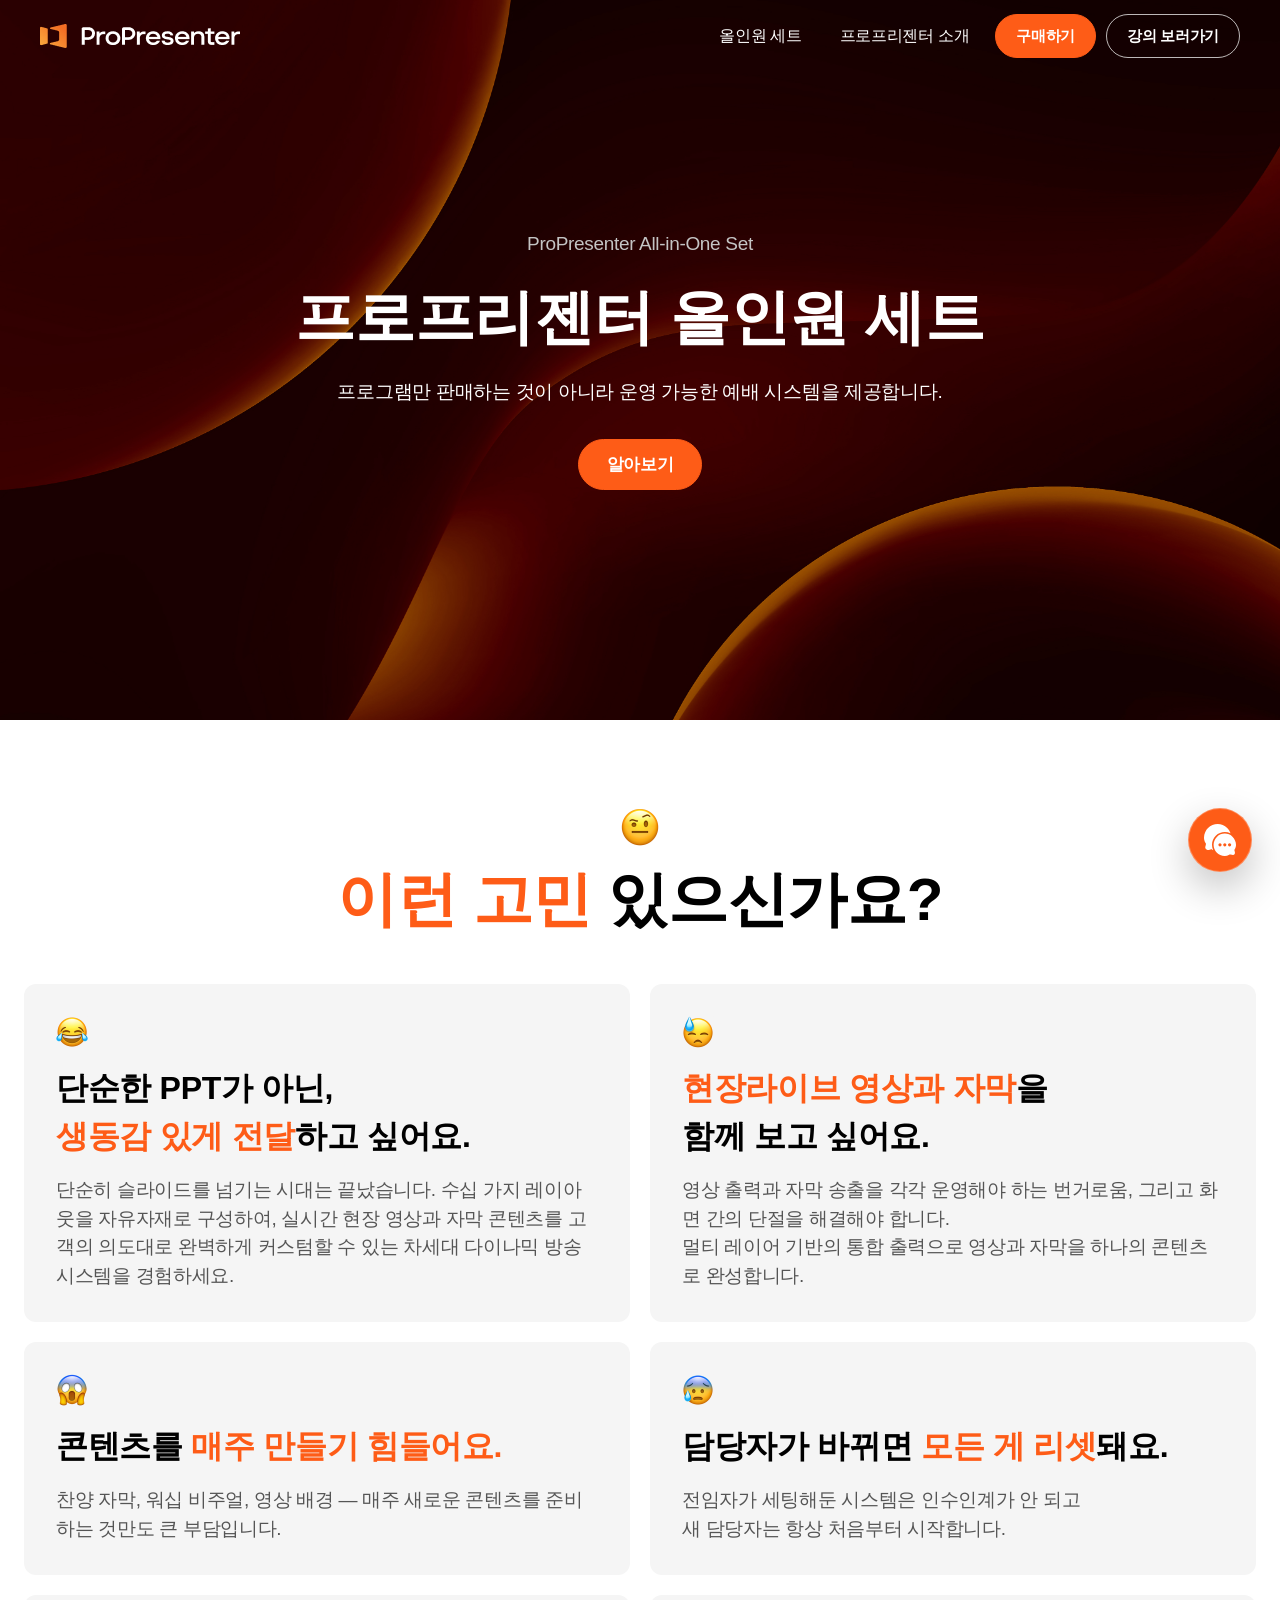
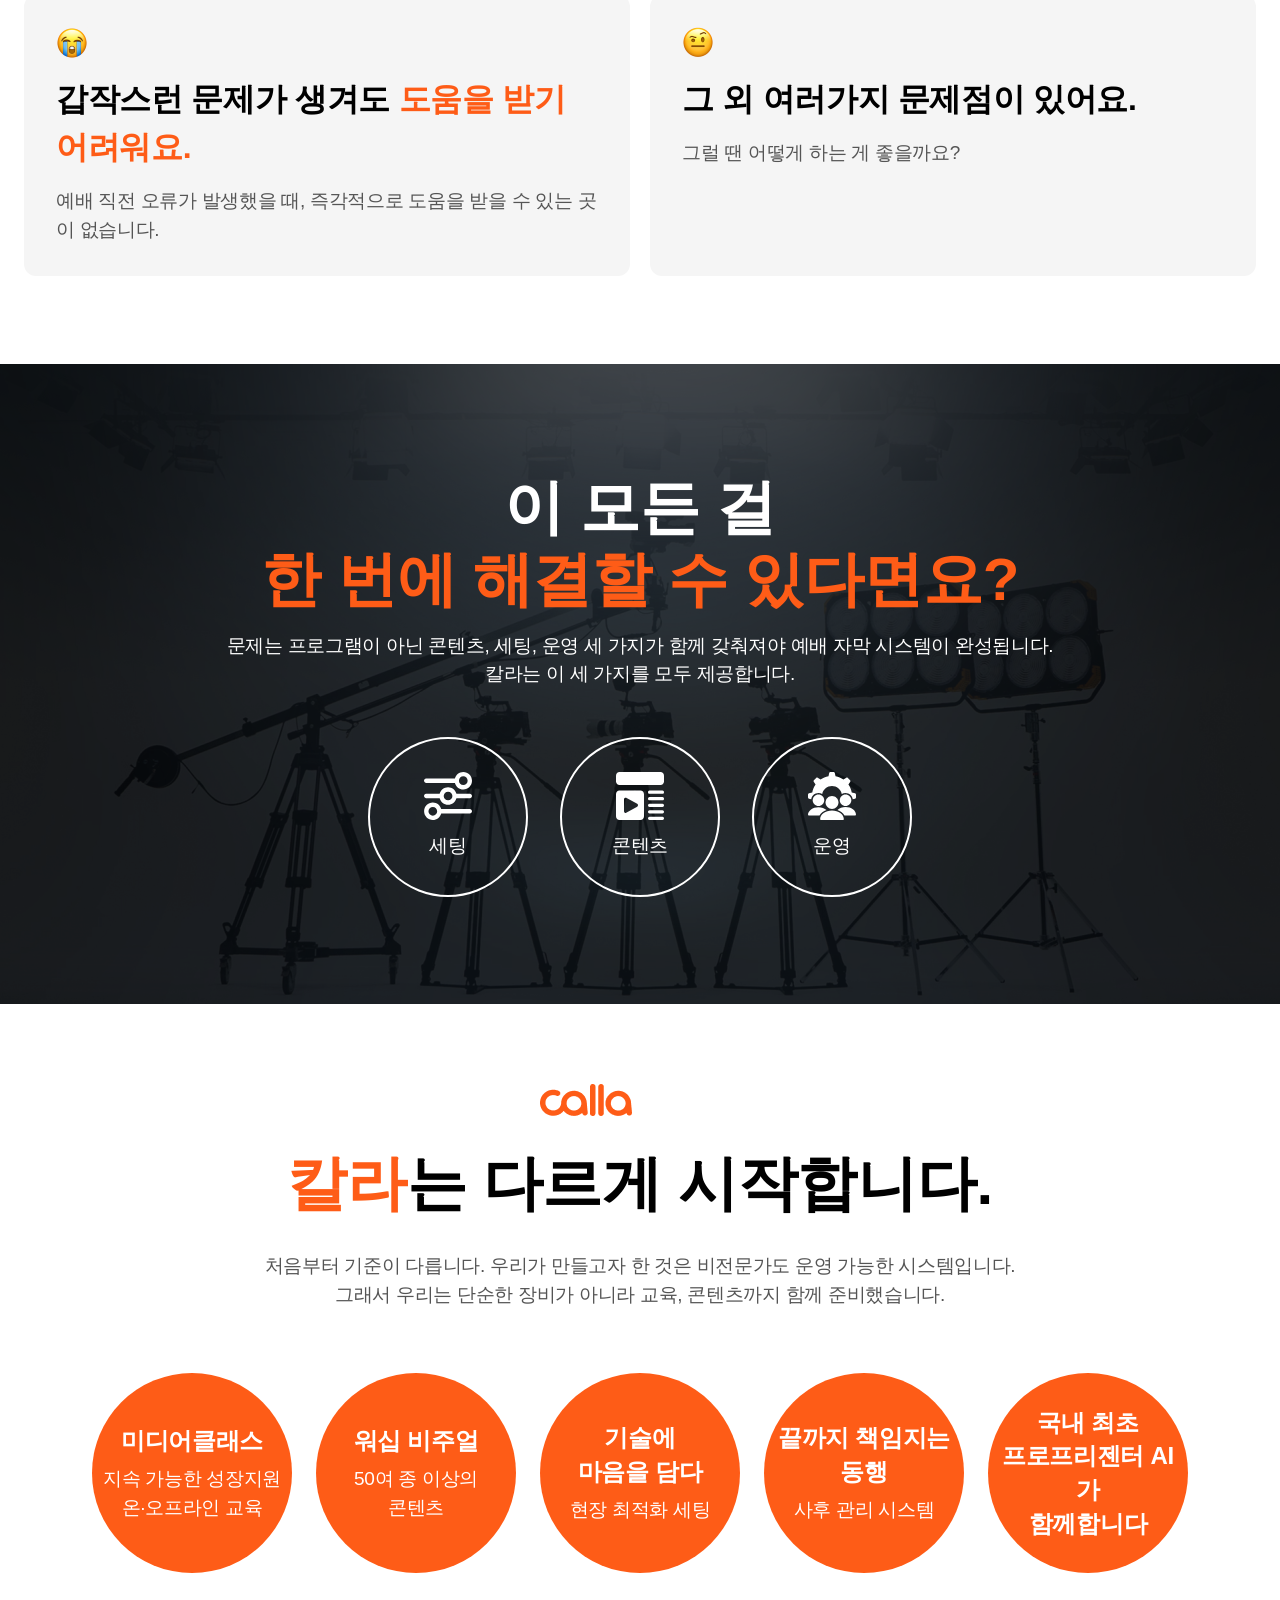
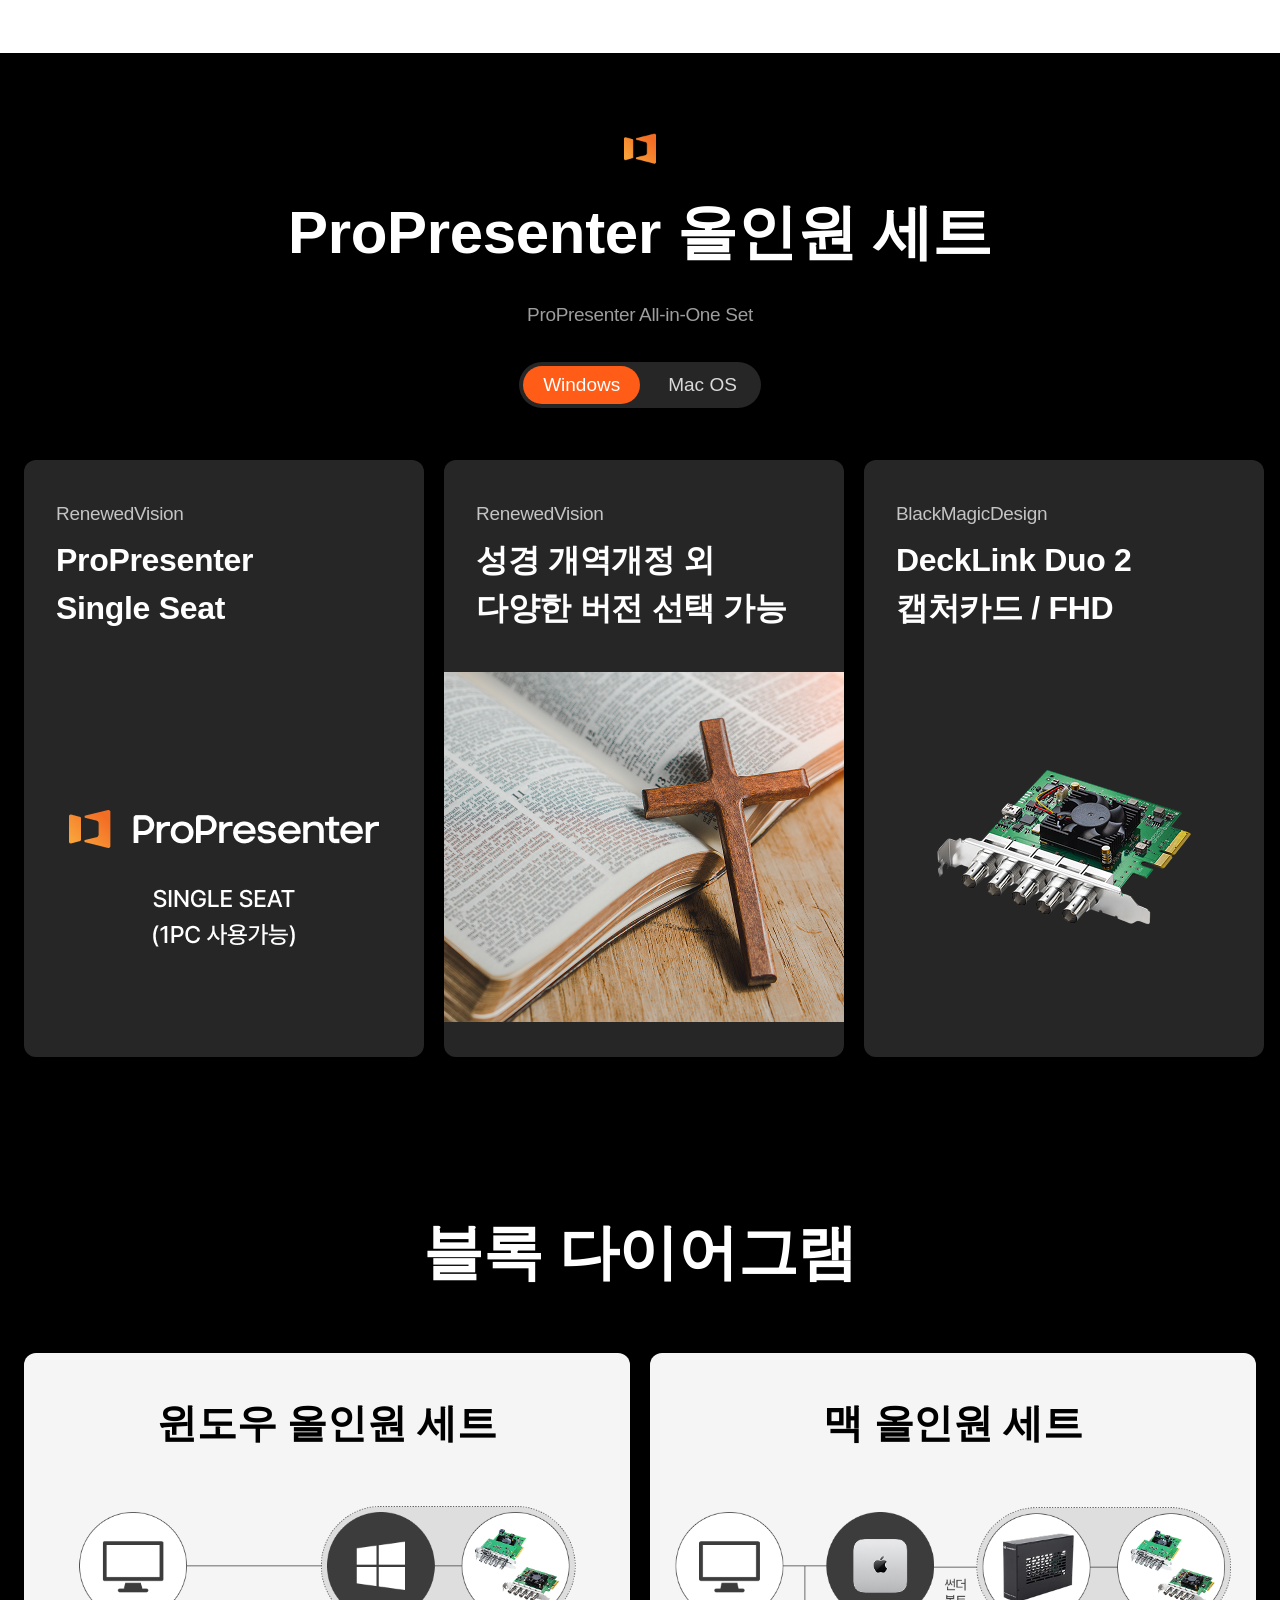
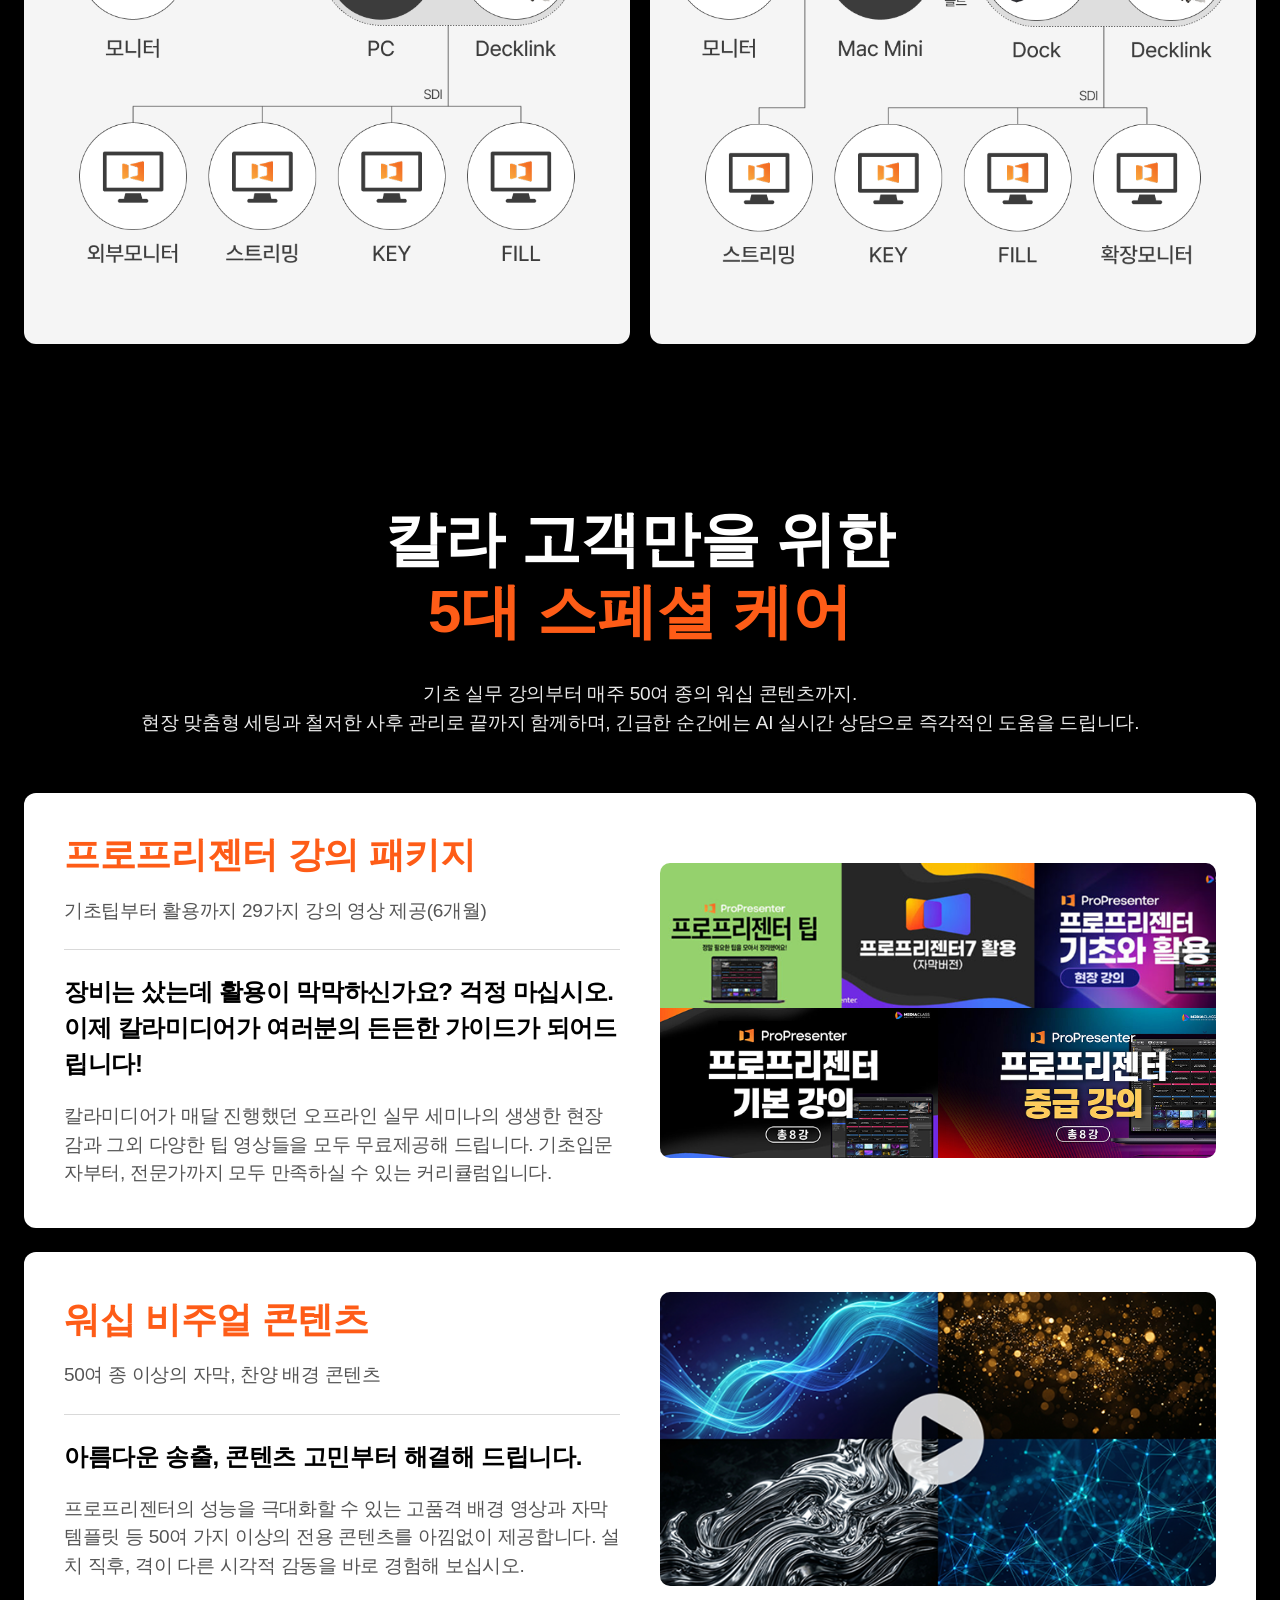
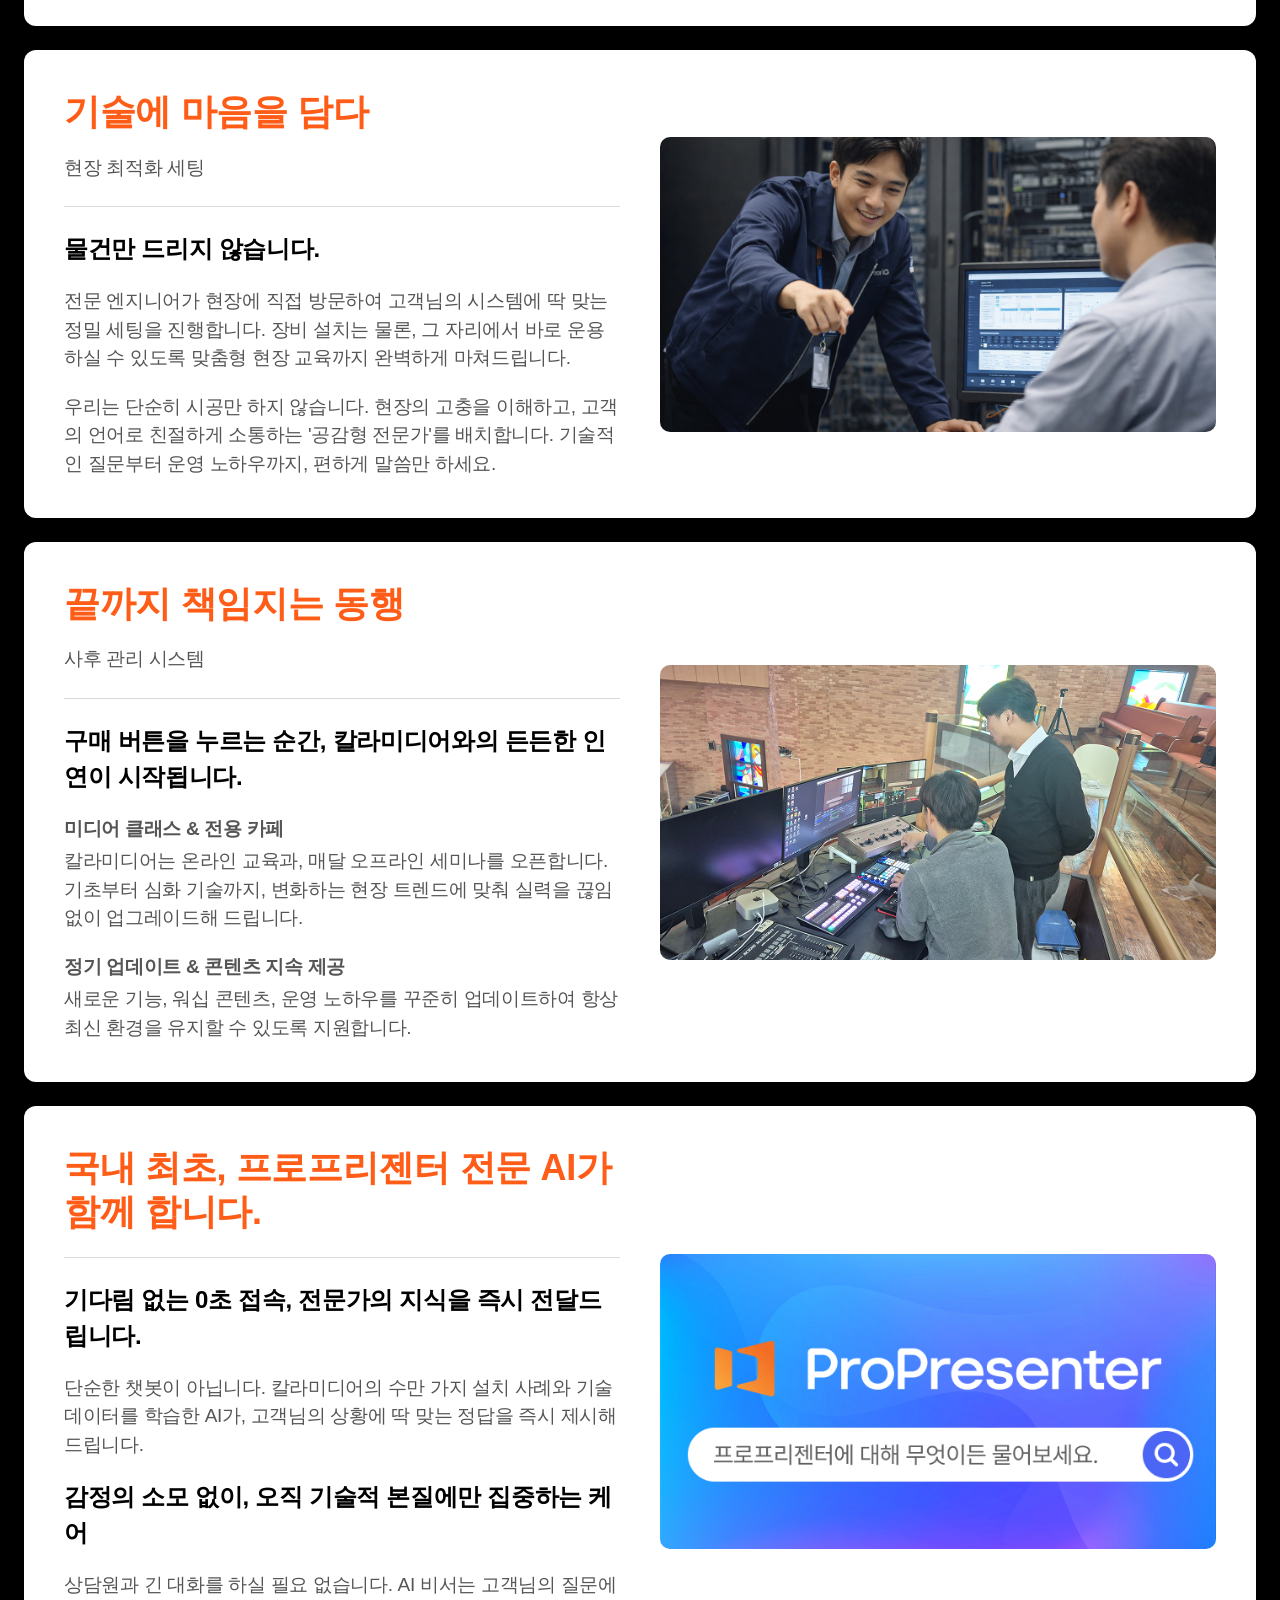
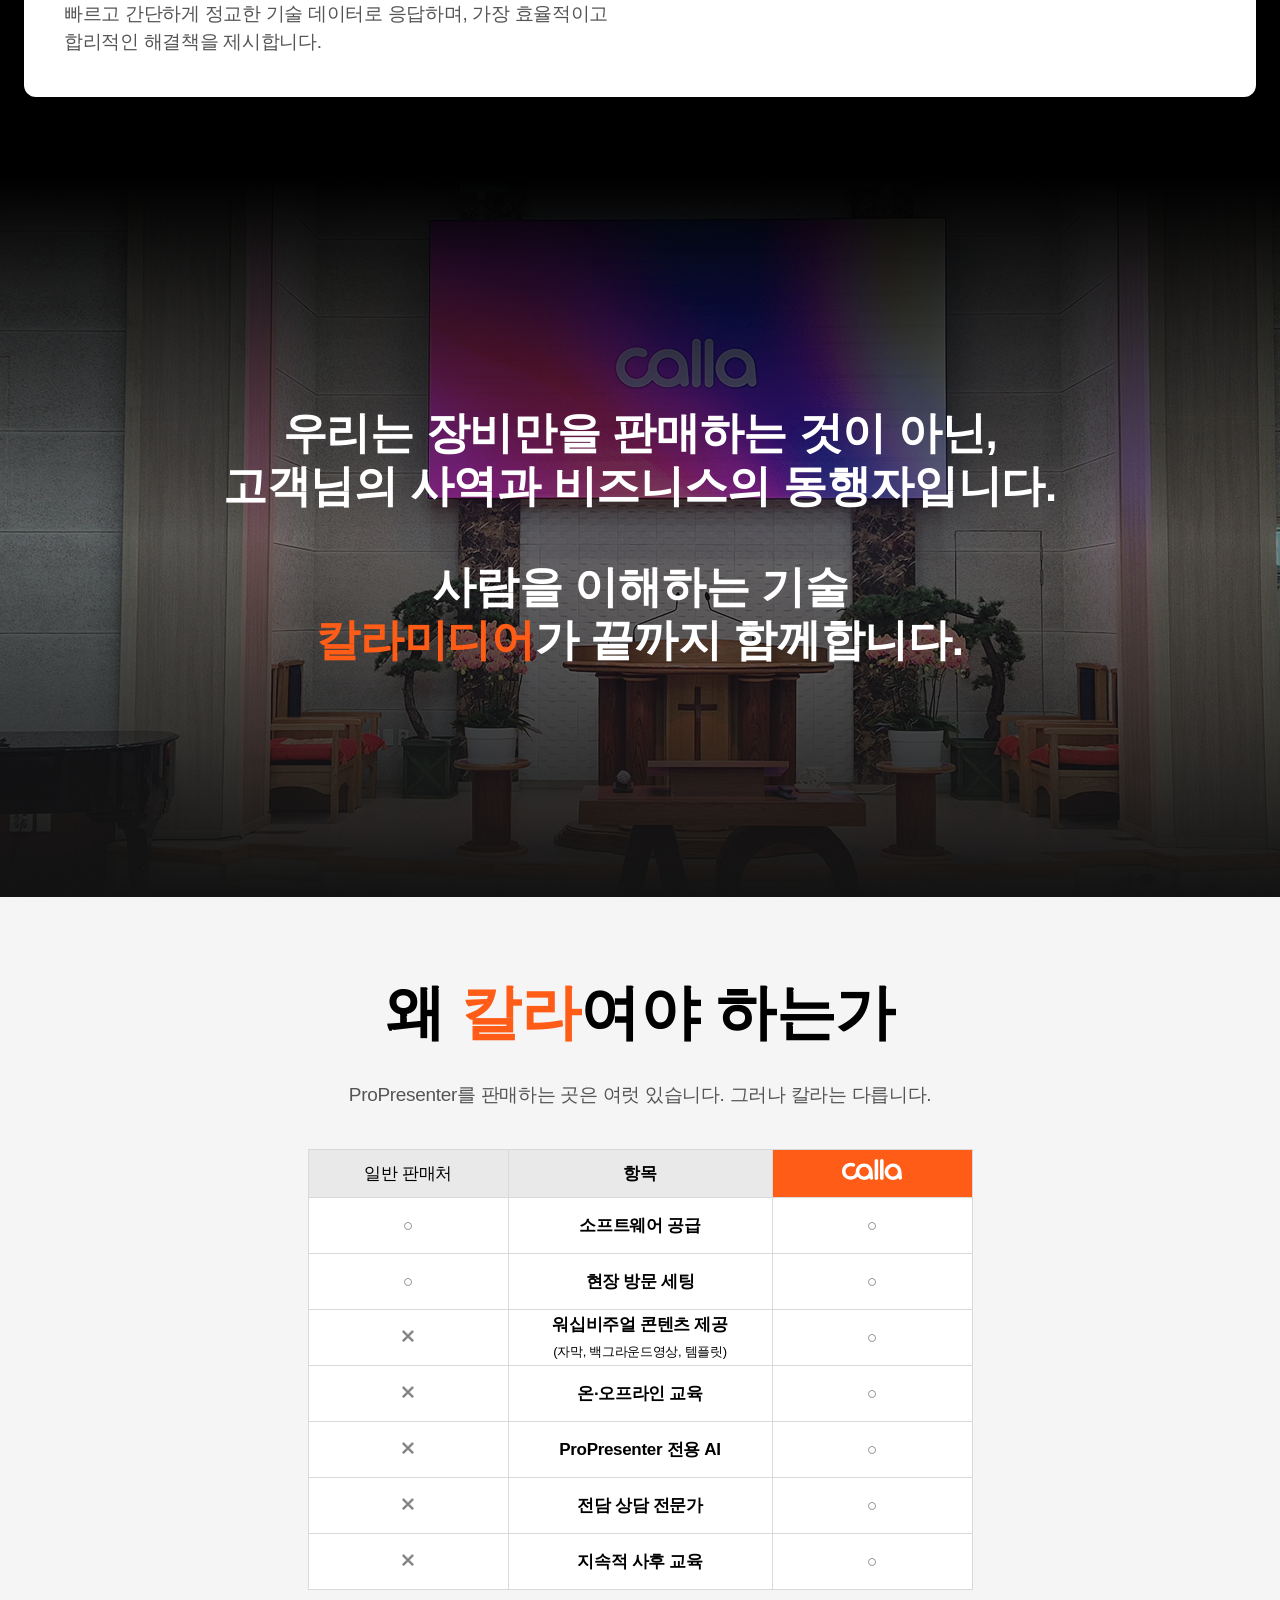
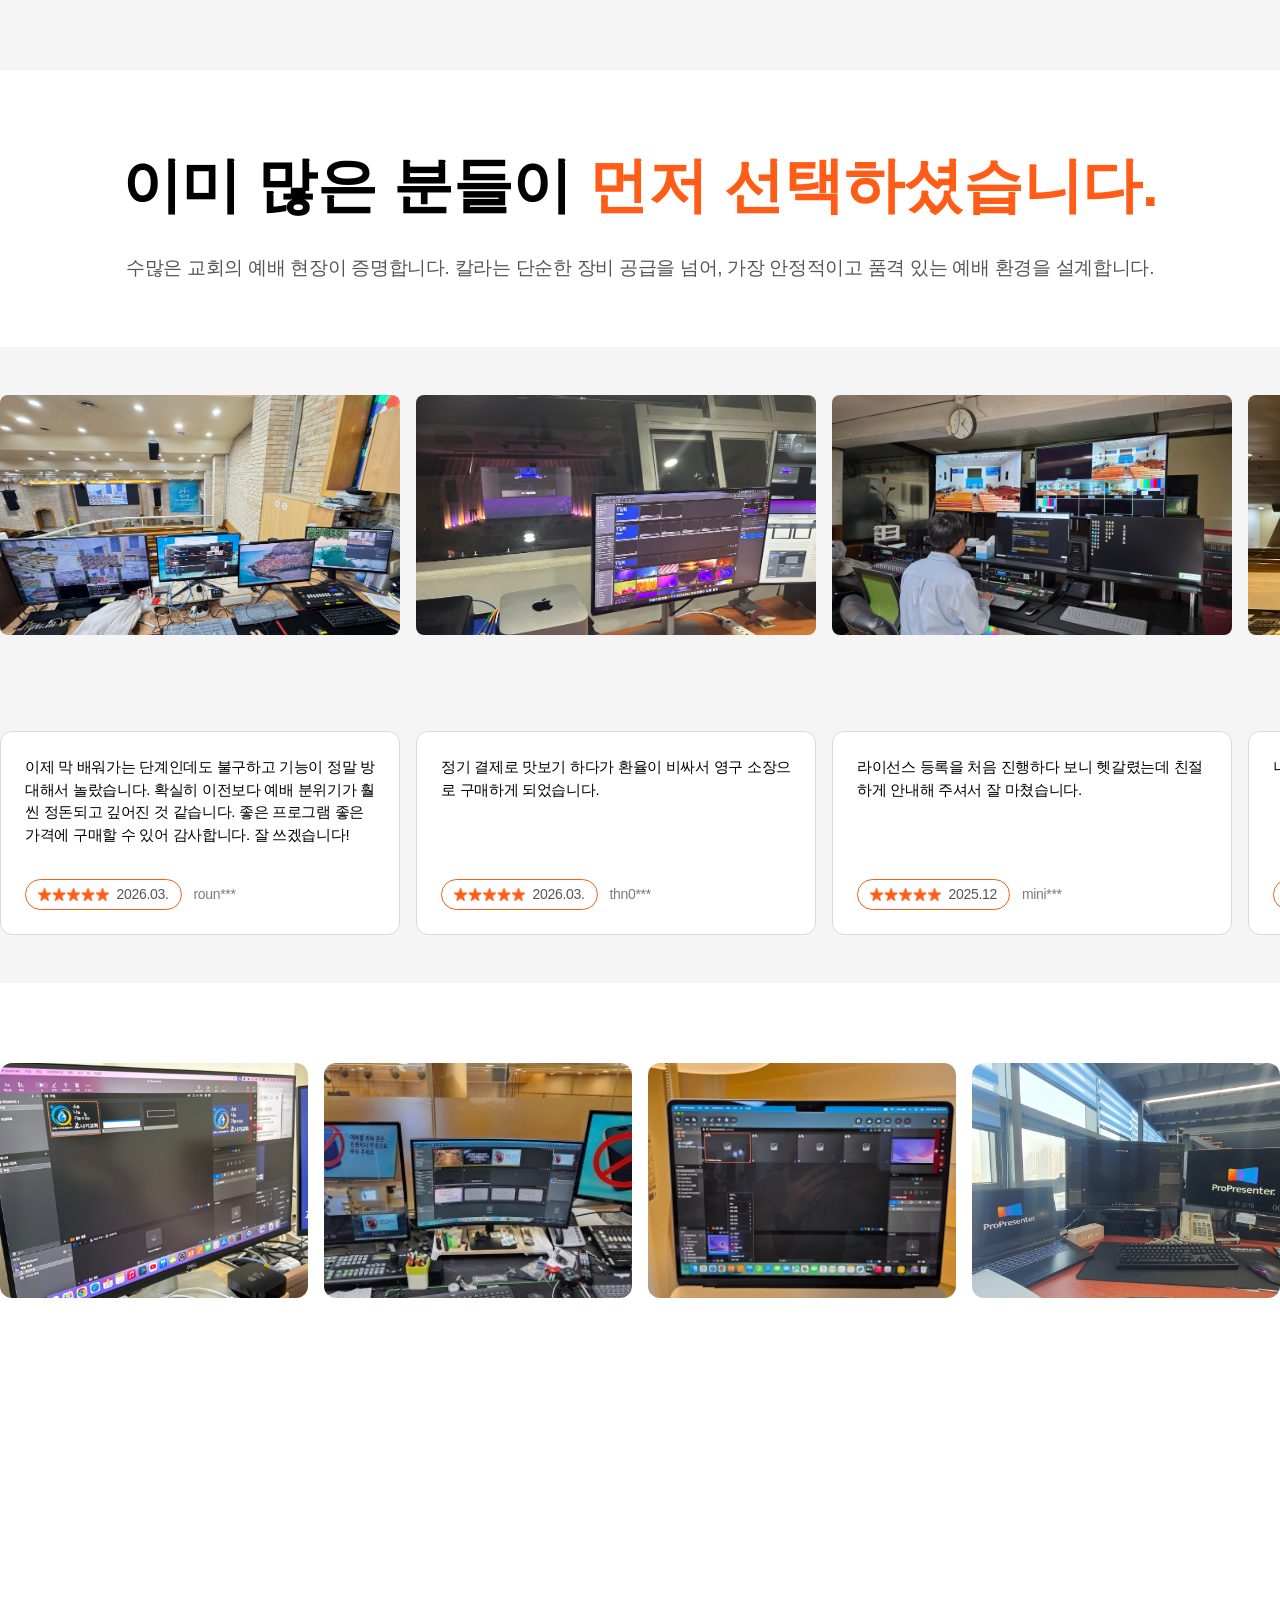
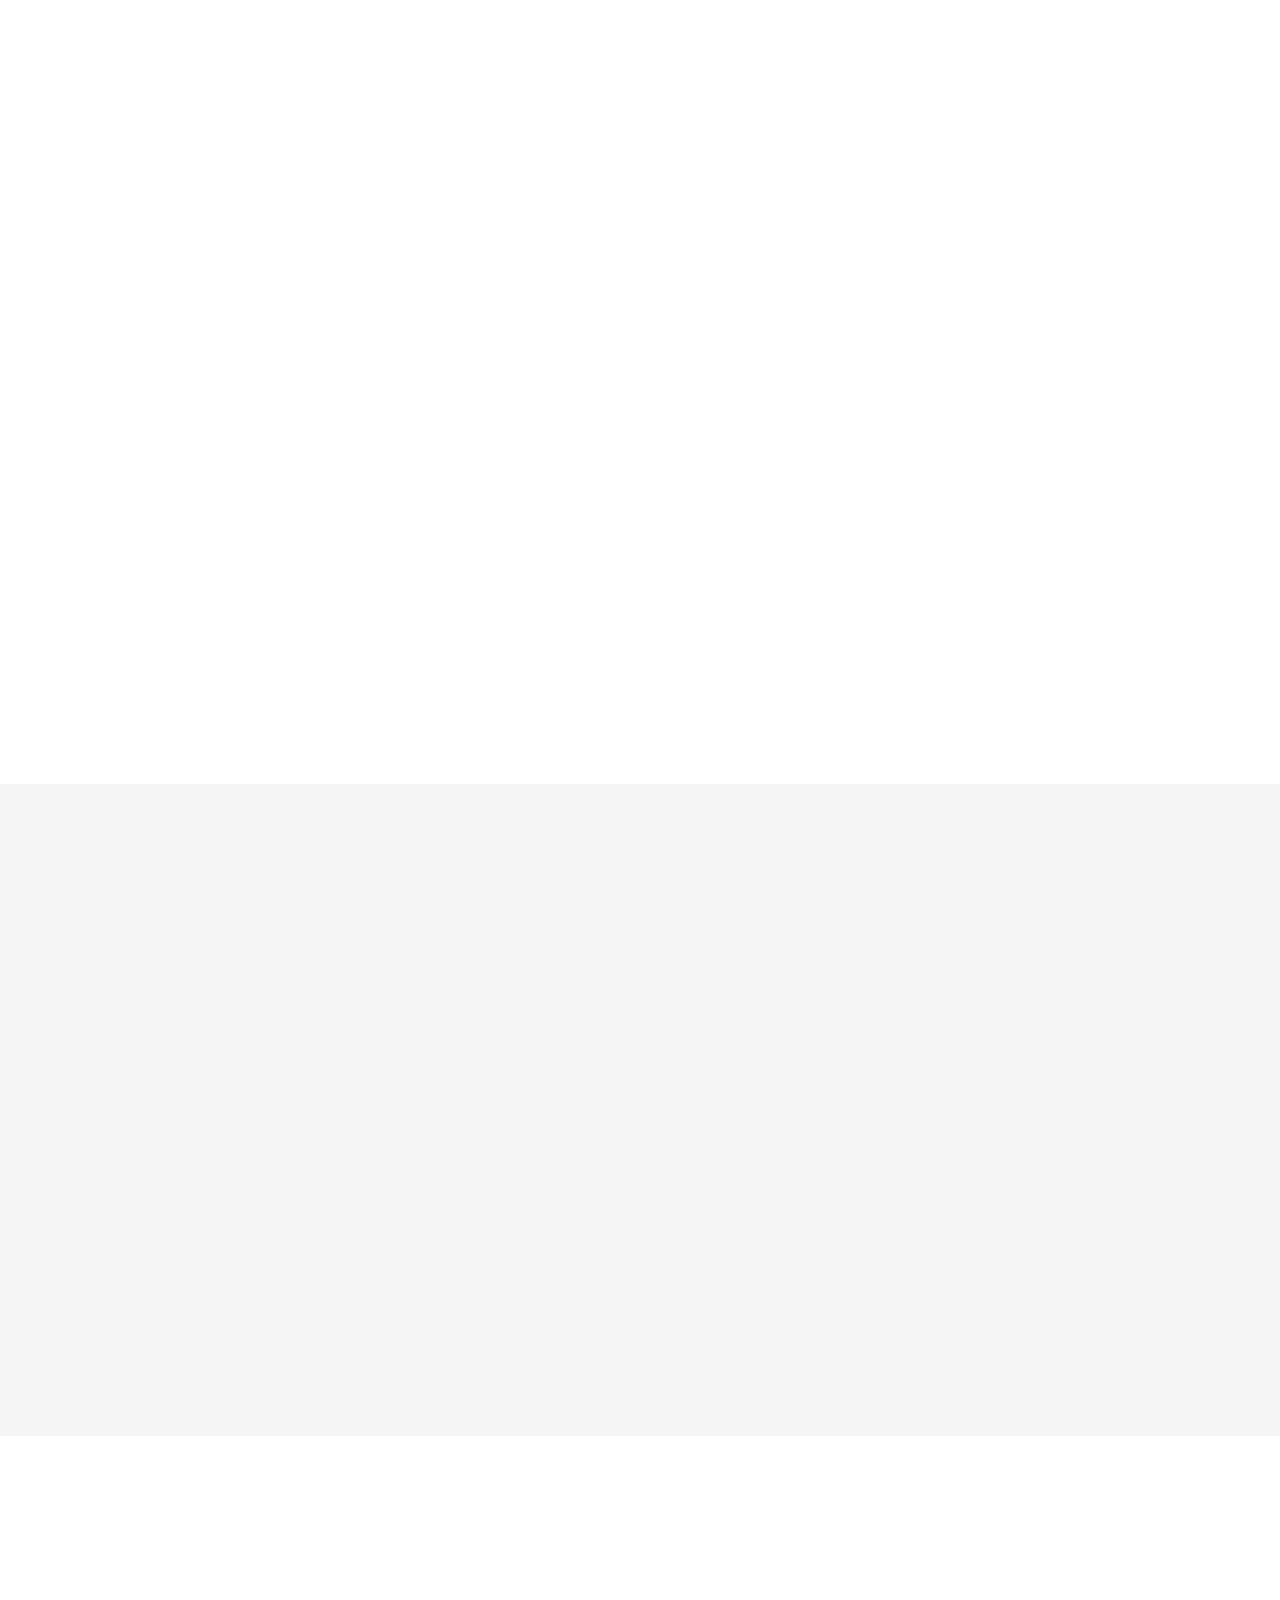
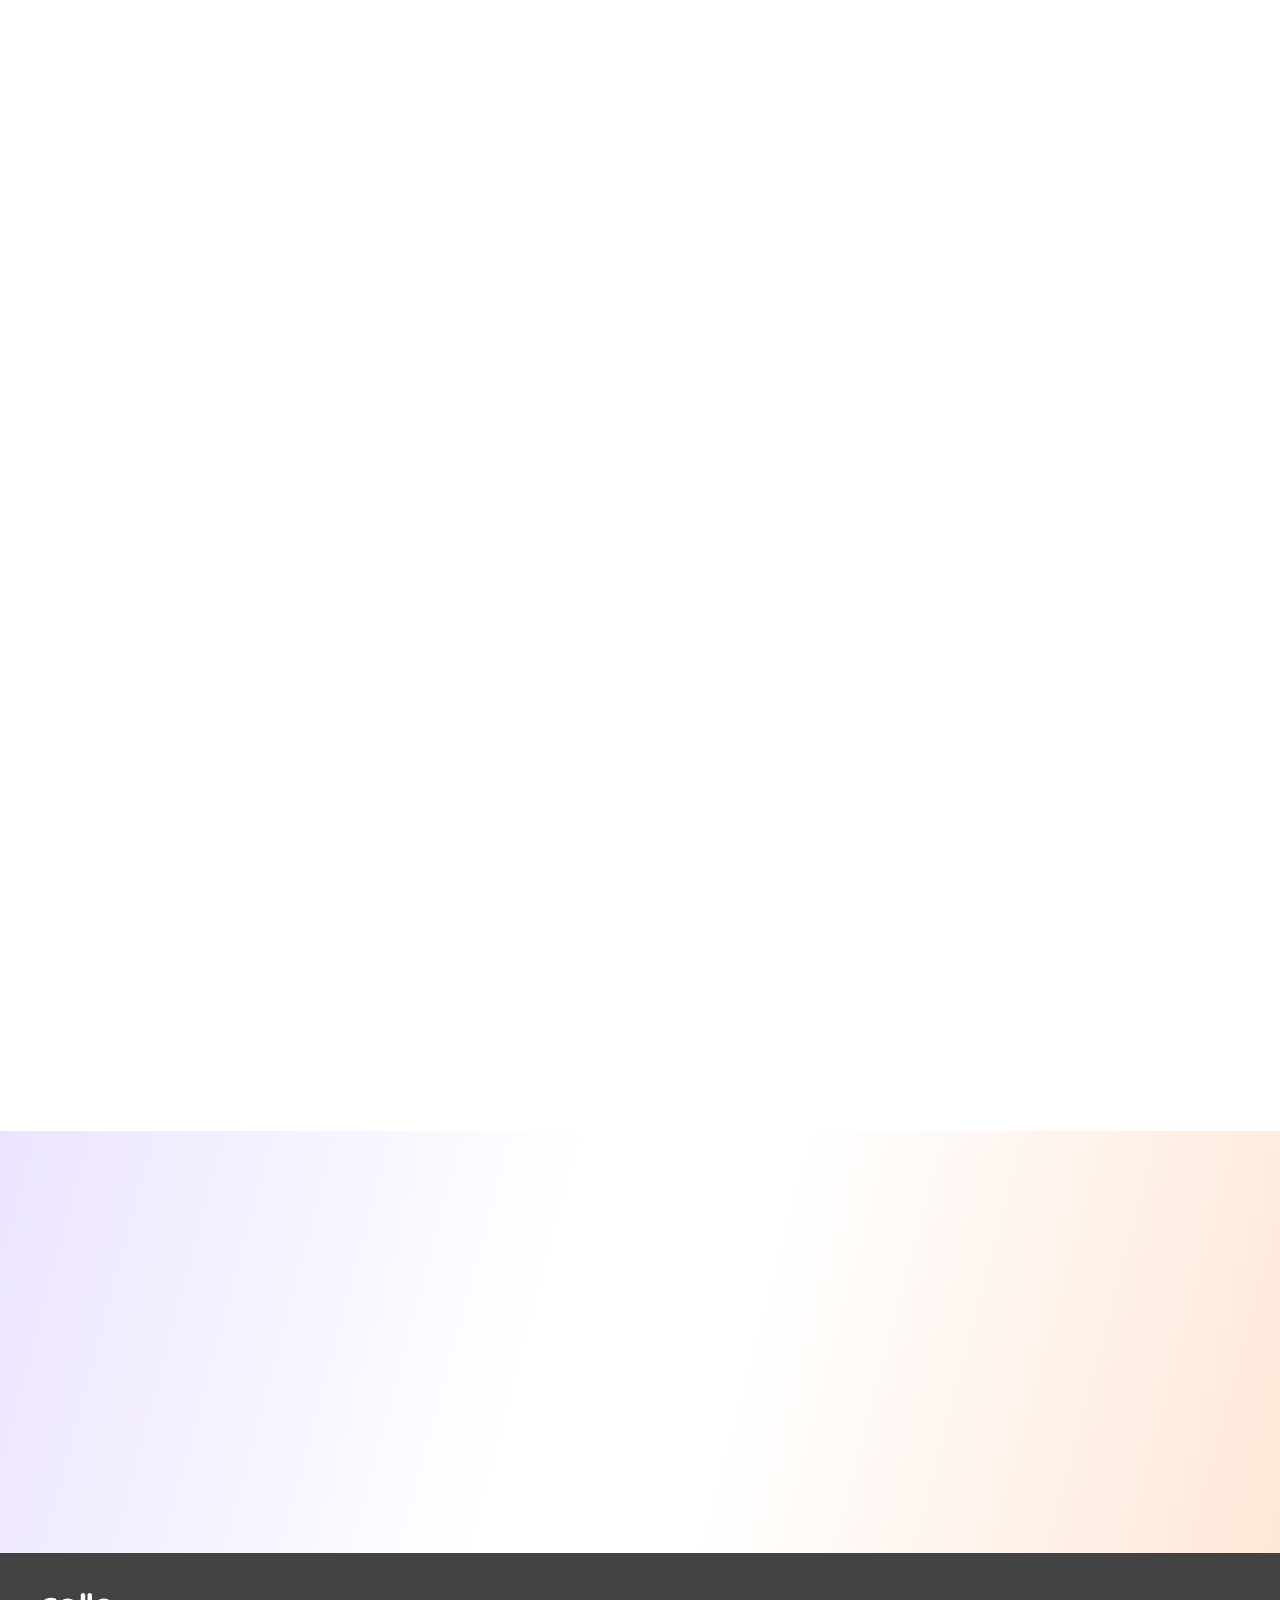
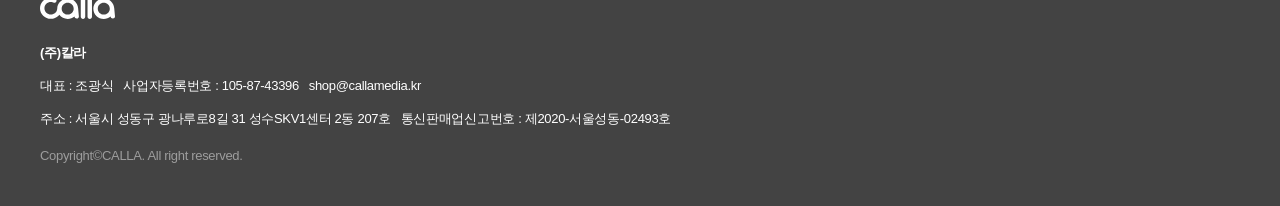
==== commit 9abddc5d: "Add files via upload" ====
--- a/index.html
+++ b/index.html
@@ -3,7 +3,17 @@
 <head>
   <meta charset="UTF-8" />
   <meta name="viewport" content="width=device-width, initial-scale=1.0" />
-  <title>ProPresenter 올인원 세트 | 칼라미디어</title>
+  <title>프로프리젠터 올인원 세트 ProPresenter All-in-One Set</title>
+  <meta name="description" content="프로그램만 판매하는 것이 아니라 운영 가능한 예배 시스템을 제공합니다." />
+  <meta property="og:title" content="프로프리젠터 올인원 세트 ProPresenter All-in-One Set" />
+  <meta property="og:description" content="프로그램만 판매하는 것이 아니라 운영 가능한 예배 시스템을 제공합니다." />
+  <meta property="og:image" content="assets/social.png" />
+  <meta property="og:type" content="website" />
+  <meta name="twitter:card" content="summary_large_image" />
+  <meta name="twitter:title" content="프로프리젠터 올인원 세트 ProPresenter All-in-One Set" />
+  <meta name="twitter:description" content="프로그램만 판매하는 것이 아니라 운영 가능한 예배 시스템을 제공합니다." />
+  <meta name="twitter:image" content="assets/social.png" />
+  <link rel="icon" type="image/png" href="assets/favicon.png" />
   <link rel="preconnect" href="https://cdn.jsdelivr.net" />
   <link rel="stylesheet" href="https://cdn.jsdelivr.net/gh/orioncactus/pretendard@v1.3.9/dist/web/static/pretendard.css" />
   <link rel="stylesheet" href="css/style.css" />
